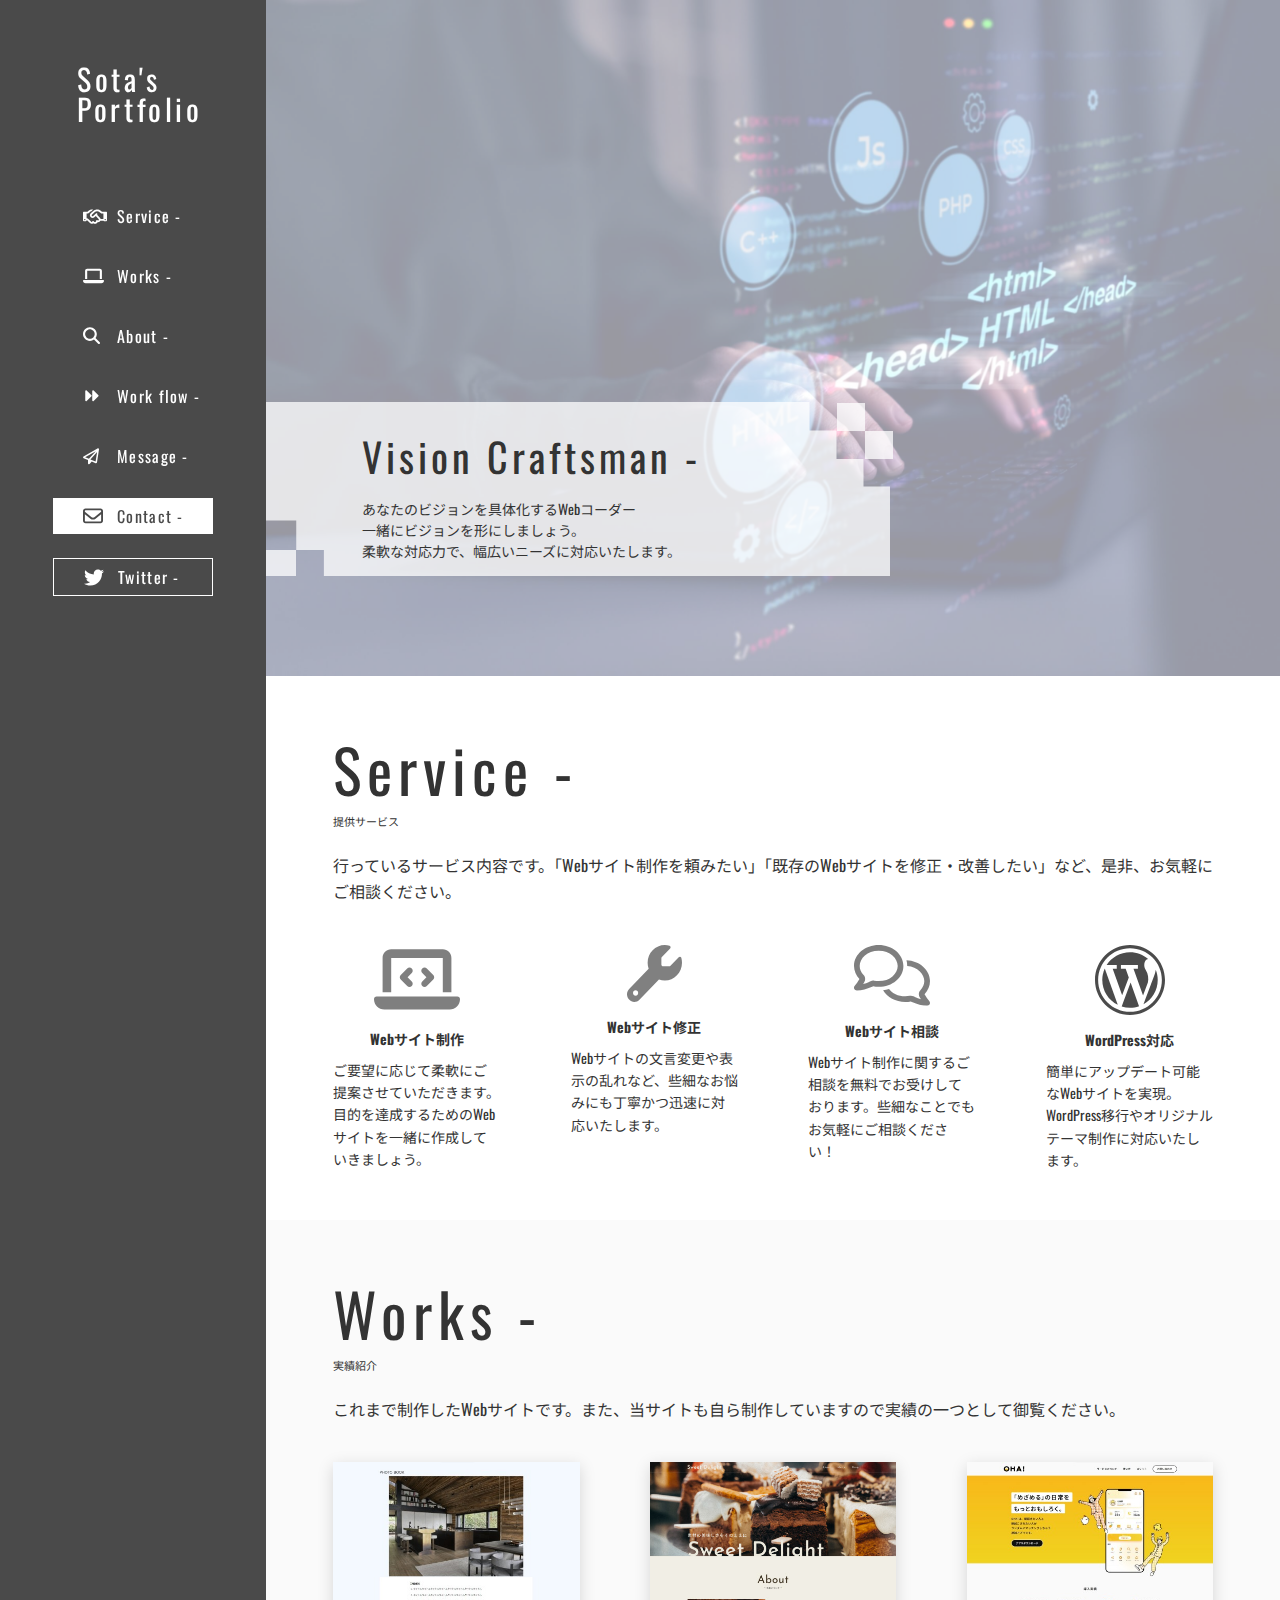
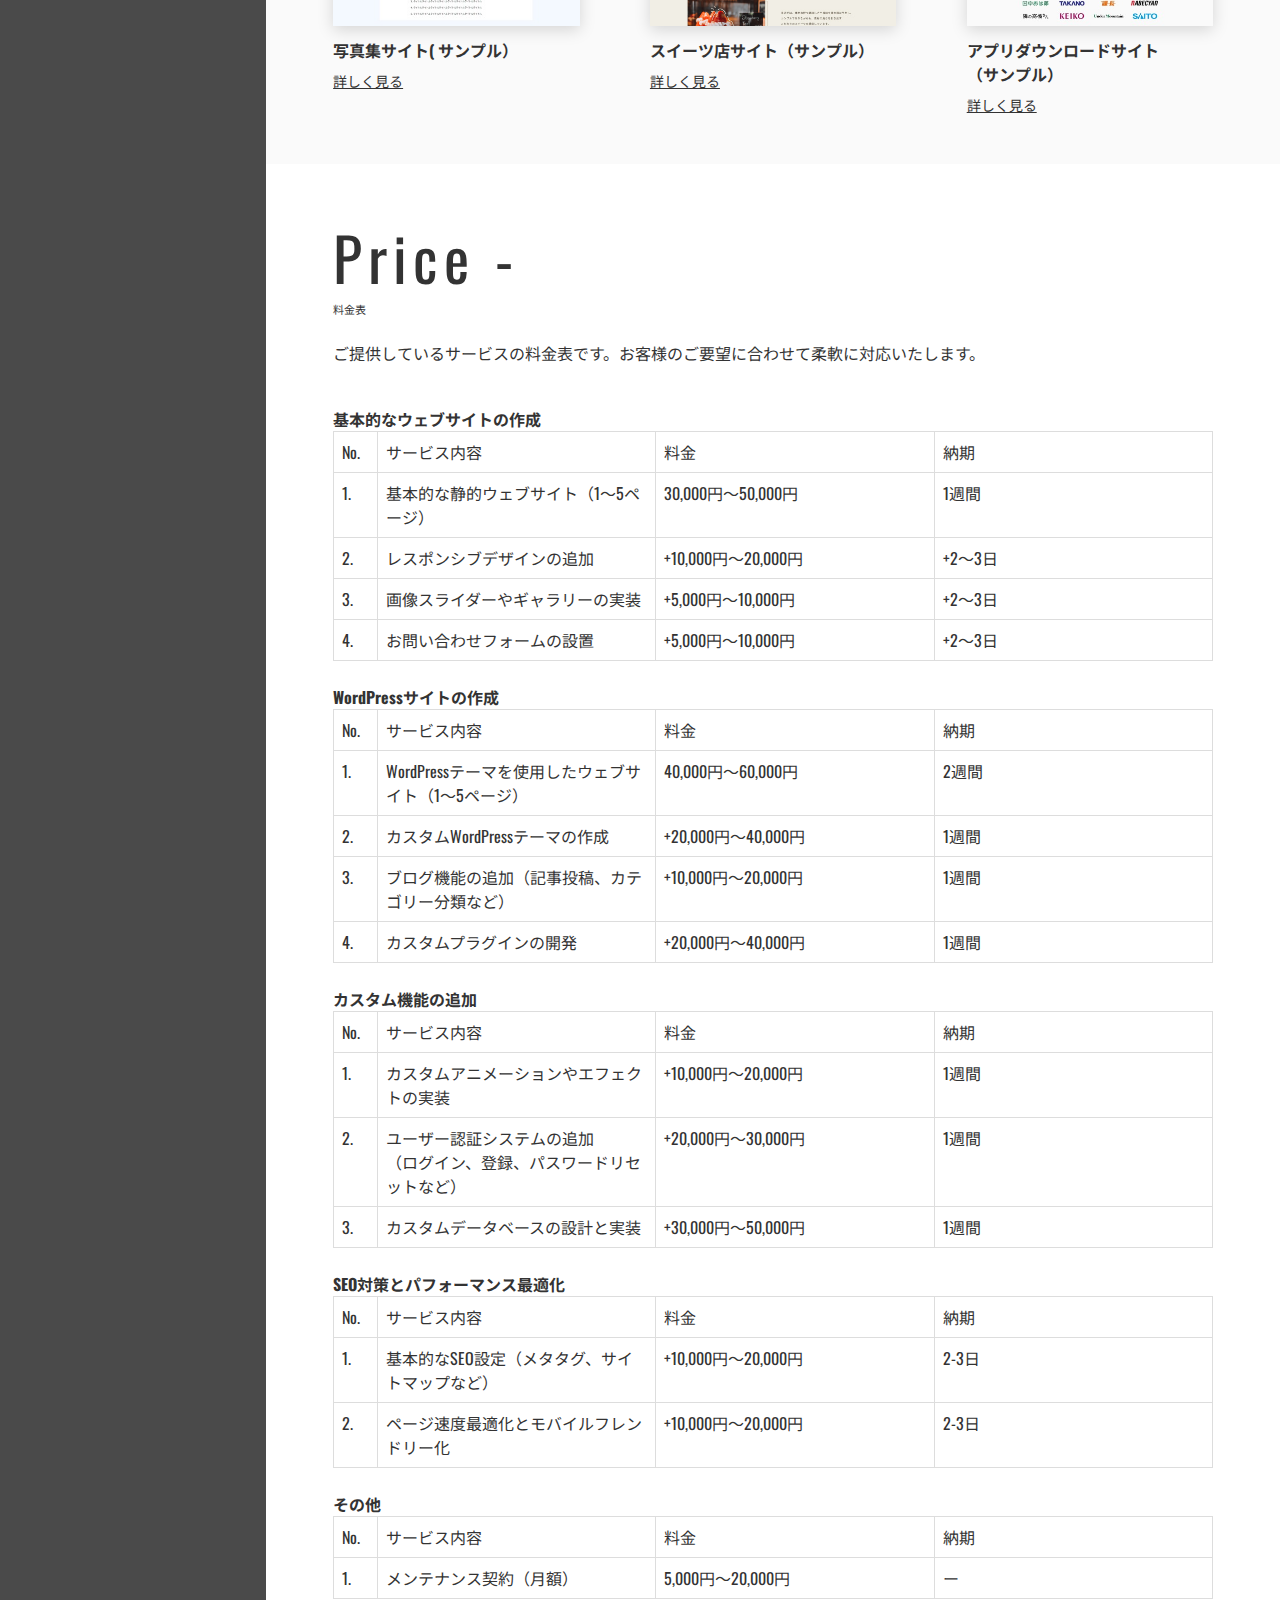
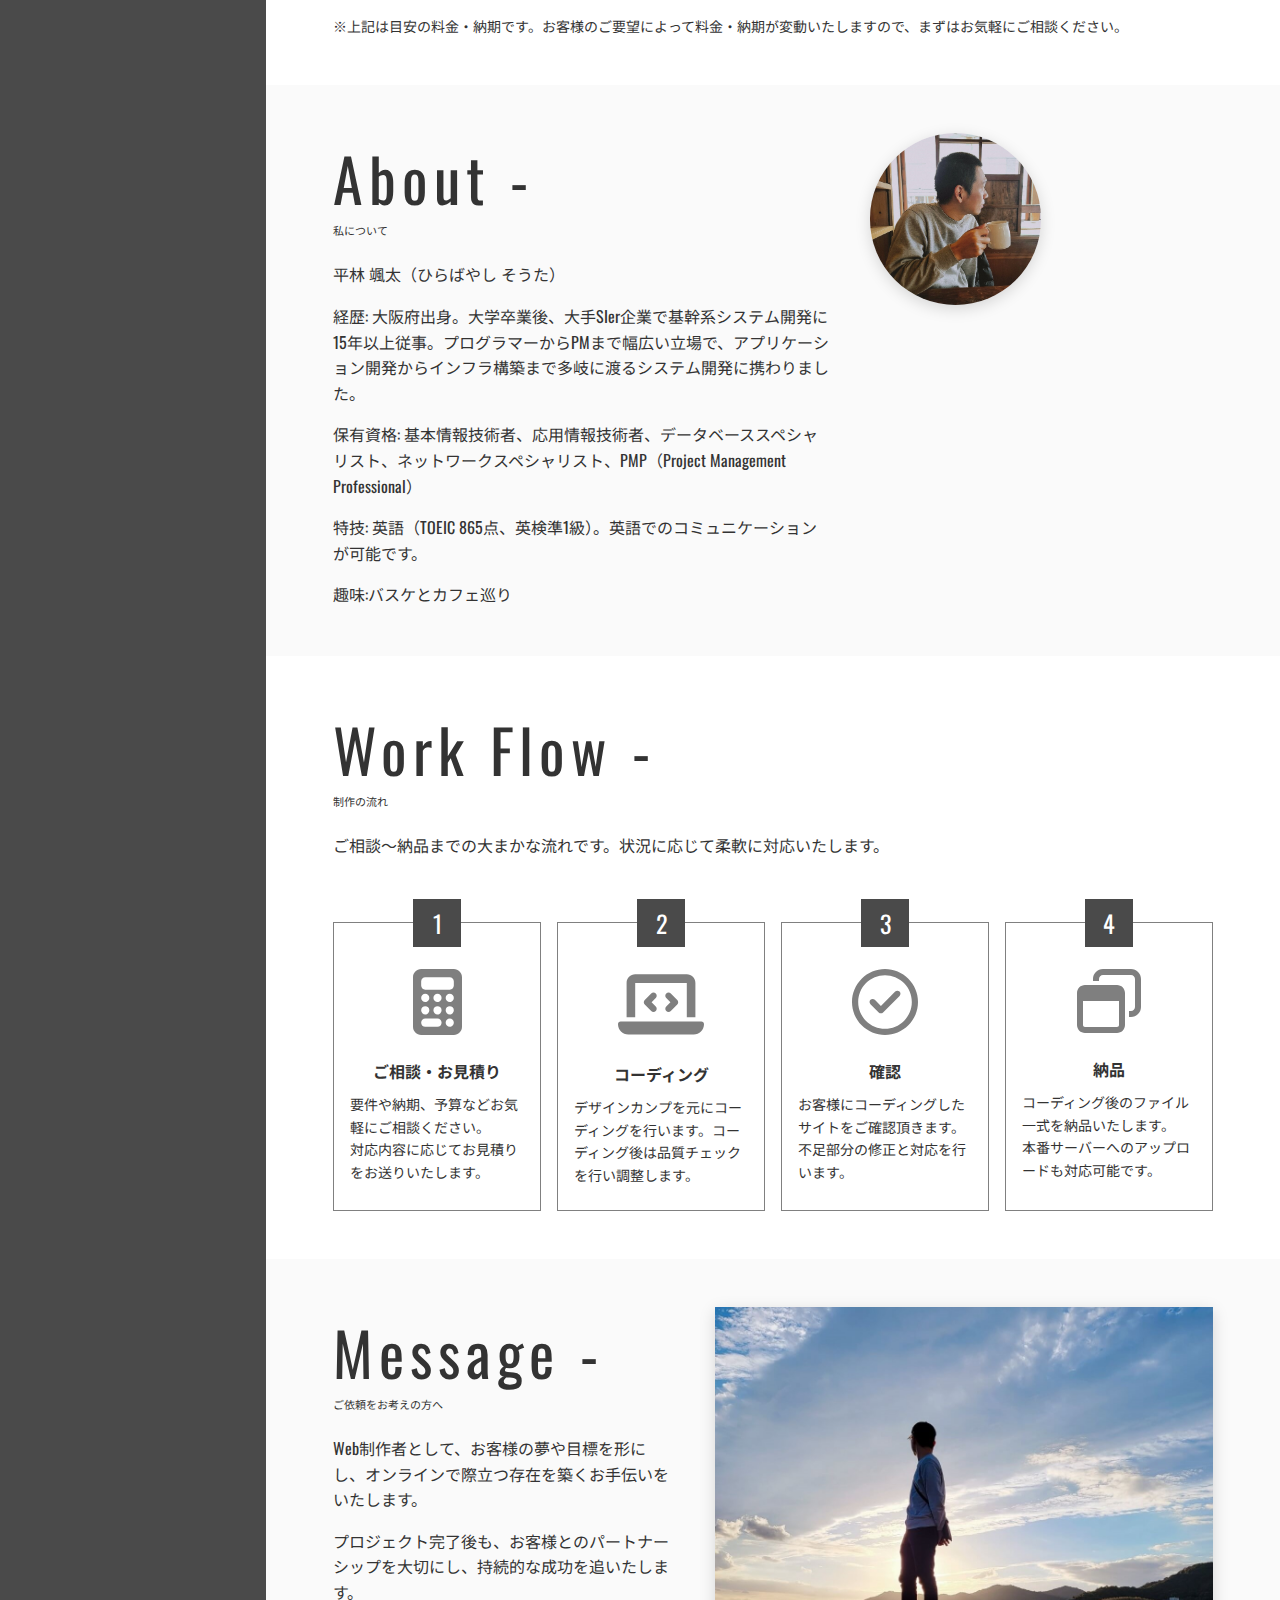
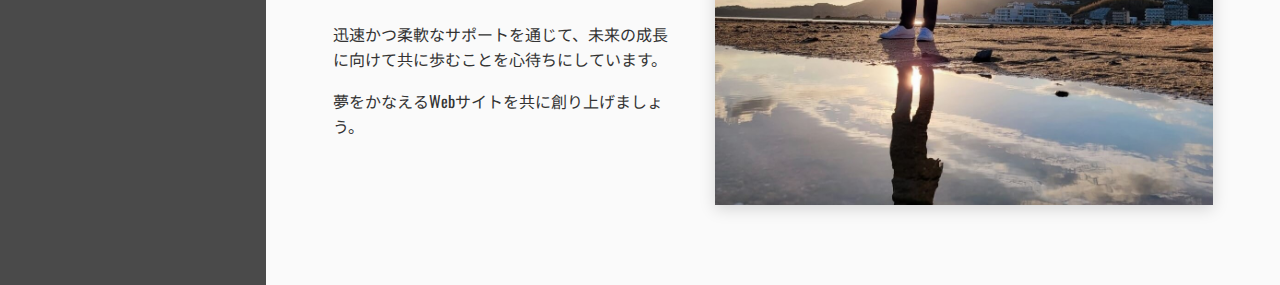
==== index.html @ 4407edd2 "Add files via upload" ====
<!DOCTYPE html>
<html lang="ja">
  <head>
    <meta charset="UTF-8" />
    <meta name="viewport" content="width=device-width, initial-scale=1.0" />

    <!-- 検索にヒットさせない -->
    <meta name="robots" content="noindex" />

    <title>Sota's Portfolio -柔軟な対応力で、あなたのビジョンを具体化するWebコーダー</title>
    <meta
      name="description"
      content="フリーランスWEBコーダーの颯太のポートフォリオサイトです。「Web制作を頼みたい」「既存のWebサイトを修正・改善したい」などぜひ、お気軽にご相談ください。"
    />

    <!-- Google Fonts -->
    <link rel="preconnect" href="https://fonts.googleapis.com" />
    <link rel="preconnect" href="https://fonts.gstatic.com" crossorigin />
    <link
      href="https://fonts.googleapis.com/css2?family=Noto+Sans+JP:wght@400;700&family=Oswald:wght@400;500&display=swap"
      rel="stylesheet"
    />

    <!-- スタイルシート -->
    <link rel="stylesheet" href="./css/reset.css" />
    <link rel="stylesheet" href="./css/style.css" />
  </head>

  <body>
    <div class="wrapper">
      <header class="header">
        <div class="header__container">
          <div class="header__logo">Sota's<br />Portfolio</div>
          <button type="button" id="js-button-drawer" class="header__menu-button">Menu</button>
          <div id="js-drawer" class="header__contents">
            <nav class="header__nav">
              <ul class="header__nav-list">
                <li class="header__nav-item">
                  <a href="#service" class="header__nav-link button">
                    <span class="button__icon">
                      <svg
                        width="24"
                        height="15"
                        viewBox="0 0 24 15"
                        fill="none"
                        xmlns="http://www.w3.org/2000/svg"
                      >
                        <path
                          d="M10.2075 0.428596L8.29125 2.33175C7.7175 2.48818 7.185 2.77495 6.735 3.16974L5.7375 4.05241C5.355 4.39133 4.85625 4.57755 4.3425 4.57755H3.6V9.34475C4.365 9.3671 5.0925 9.67622 5.63625 10.2163L6.97125 11.5421L7.23375 11.8028L8.24625 12.8084C8.47875 13.0393 8.86125 13.0393 9.09375 12.8084C9.1575 12.7451 9.20625 12.6706 9.2325 12.5924C9.3375 12.3056 9.58125 12.0896 9.88125 12.0226C10.1813 11.9555 10.4963 12.0449 10.7138 12.2647L11.1188 12.6594C11.5538 13.0915 12.2588 13.0915 12.69 12.6594C12.8925 12.4583 13.0013 12.2013 13.0125 11.9369C13.0275 11.6092 13.2225 11.3187 13.5225 11.1771C13.8225 11.0356 14.1713 11.0654 14.4375 11.2554C14.79 11.5049 15.2813 11.4714 15.5963 11.1585C15.9488 10.8084 15.9488 10.2423 15.5963 9.89596L12.7538 7.07288L11.4112 8.30193C10.3875 9.24047 8.81625 9.25537 7.77375 8.33545C6.585 7.28517 6.55875 5.45278 7.71375 4.36899L10.3425 1.90345C11.37 0.94256 12.7275 0.40625 14.1413 0.40625C15.495 0.40625 16.8038 0.901592 17.8125 1.79172L18.9413 2.78985H20.4H21.9H23.4C23.73 2.78985 24 3.05801 24 3.38575V11.1325C24 11.7917 23.4638 12.3243 22.8 12.3243H21.6C21.1575 12.3243 20.7675 12.0859 20.5613 11.7284H17.3775C17.25 11.9779 17.0813 12.2162 16.8713 12.4248C16.23 13.0617 15.3413 13.3112 14.5088 13.1734C14.3738 13.4453 14.19 13.6985 13.9613 13.9257C12.9375 14.9425 11.3363 15.043 10.1963 14.2274C9.255 15.0021 7.8525 14.9537 6.97125 14.0747L5.9625 13.0691L5.7 12.8084L4.365 11.4825C4.15875 11.2777 3.88875 11.1585 3.6 11.1362C3.6 11.7917 3.06 12.3243 2.4 12.3243H1.2C0.53625 12.3243 0 11.7917 0 11.1325V3.38575C0 3.05801 0.27 2.78985 0.6 2.78985H2.1H3.6H4.3425C4.4175 2.78985 4.48875 2.76378 4.54125 2.71536L5.535 1.83641C6.58125 0.91649 7.9275 0.40625 9.32625 0.40625H9.7125C9.8775 0.40625 10.0463 0.413699 10.2075 0.428596ZM20.4 9.94065V4.57755H18.6C18.3788 4.57755 18.165 4.49561 18.0038 4.35036L16.62 3.12877C15.9375 2.52542 15.0563 2.19395 14.1413 2.19395C13.1888 2.19395 12.2738 2.55522 11.58 3.20326L8.95125 5.66879C8.565 6.03378 8.5725 6.6483 8.97 6.9984C9.31875 7.30752 9.8475 7.30007 10.1888 6.98722L12.885 4.51424C13.2488 4.17904 13.8188 4.20139 14.1563 4.56638C14.4938 4.93137 14.4713 5.49375 14.1038 5.82894L14.0738 5.85874L16.8638 8.62967C17.2388 9.00211 17.4825 9.46021 17.5913 9.93693H20.4V9.94065ZM2.4 10.5366C2.4 10.3785 2.33679 10.2269 2.22426 10.1152C2.11174 10.0034 1.95913 9.94065 1.8 9.94065C1.64087 9.94065 1.48826 10.0034 1.37574 10.1152C1.26321 10.2269 1.2 10.3785 1.2 10.5366C1.2 10.6946 1.26321 10.8462 1.37574 10.9579C1.48826 11.0697 1.64087 11.1325 1.8 11.1325C1.95913 11.1325 2.11174 11.0697 2.22426 10.9579C2.33679 10.8462 2.4 10.6946 2.4 10.5366ZM22.2 11.1325C22.3591 11.1325 22.5117 11.0697 22.6243 10.9579C22.7368 10.8462 22.8 10.6946 22.8 10.5366C22.8 10.3785 22.7368 10.2269 22.6243 10.1152C22.5117 10.0034 22.3591 9.94065 22.2 9.94065C22.0409 9.94065 21.8883 10.0034 21.7757 10.1152C21.6632 10.2269 21.6 10.3785 21.6 10.5366C21.6 10.6946 21.6632 10.8462 21.7757 10.9579C21.8883 11.0697 22.0409 11.1325 22.2 11.1325Z"
                          class="button__icon-path"
                        />
                      </svg>
                    </span>
                    <span class="button__text">Service -</span>
                  </a>
                </li>
                <li class="header__nav-item">
                  <a href="#works" class="header__nav-link button">
                    <span class="button__icon">
                      <svg
                        width="21"
                        height="16"
                        viewBox="0 0 21 16"
                        fill="none"
                        xmlns="http://www.w3.org/2000/svg"
                      >
                        <path
                          d="M4.2 0.635498C3.04172 0.635498 2.1 1.57078 2.1 2.72115V11.0638H4.2V2.72115H16.8V11.0638H18.9V2.72115C18.9 1.57078 17.9583 0.635498 16.8 0.635498H4.2ZM0.63 12.1066C0.282187 12.1066 0 12.3868 0 12.7323C0 14.114 1.12875 15.2351 2.52 15.2351H18.48C19.8712 15.2351 21 14.114 21 12.7323C21 12.3868 20.7178 12.1066 20.37 12.1066H0.63Z"
                          class="button__icon-path"
                        />
                      </svg>
                    </span>
                    <span class="button__text">Works -</span>
                  </a>
                </li>
                <li class="header__nav-item">
                  <a href="#about" class="header__nav-link button">
                    <span class="button__icon">
                      <svg
                        width="17"
                        height="18"
                        viewBox="0 0 17 18"
                        fill="none"
                        xmlns="http://www.w3.org/2000/svg"
                      >
                        <path
                          d="M13.8125 7.04143C13.8125 8.55504 13.3178 9.95324 12.4844 11.0876L16.6879 15.2657C17.1029 15.6779 17.1029 16.3473 16.6879 16.7595C16.2729 17.1717 15.5988 17.1717 15.1838 16.7595L10.9803 12.5814C9.83808 13.4124 8.43027 13.9005 6.90625 13.9005C3.09121 13.9005 0 10.8304 0 7.04143C0 3.25246 3.09121 0.182373 6.90625 0.182373C10.7213 0.182373 13.8125 3.25246 13.8125 7.04143ZM6.90625 11.79C7.53413 11.79 8.15587 11.6672 8.73595 11.4285C9.31604 11.1899 9.84312 10.8401 10.2871 10.3992C10.7311 9.95824 11.0833 9.43476 11.3235 8.85863C11.5638 8.28251 11.6875 7.66502 11.6875 7.04143C11.6875 6.41784 11.5638 5.80035 11.3235 5.22423C11.0833 4.64811 10.7311 4.12463 10.2871 3.68368C9.84312 3.24273 9.31604 2.89296 8.73595 2.65432C8.15587 2.41568 7.53413 2.29285 6.90625 2.29285C6.27837 2.29285 5.65663 2.41568 5.07654 2.65432C4.49646 2.89296 3.96938 3.24273 3.5254 3.68368C3.08142 4.12463 2.72923 4.64811 2.48895 5.22423C2.24867 5.80035 2.125 6.41784 2.125 7.04143C2.125 7.66502 2.24867 8.28251 2.48895 8.85863C2.72923 9.43476 3.08142 9.95824 3.5254 10.3992C3.96938 10.8401 4.49646 11.1899 5.07654 11.4285C5.65663 11.6672 6.27837 11.79 6.90625 11.79Z"
                          class="button__icon-path"
                        />
                      </svg>
                    </span>
                    <span class="button__text">About -</span>
                  </a>
                </li>
                <li class="header__nav-item">
                  <a href="#flow" class="header__nav-link button">
                    <span class="button__icon">
                      <svg
                        width="16"
                        height="16"
                        viewBox="0 0 16 16"
                        fill="none"
                        xmlns="http://www.w3.org/2000/svg"
                      >
                        <path
                          d="M8.43454 7.15642C8.7598 7.47765 8.7598 8.00275 8.43455 8.32398L3.65356 13.0459C3.13521 13.5578 2.25649 13.1906 2.25649 12.4621L2.25649 3.01832C2.25649 2.28979 3.13521 1.92261 3.65355 2.43454L8.43454 7.15642Z"
                          class="button__icon-path"
                        />
                        <path
                          d="M15.4089 7.15642C15.7342 7.47765 15.7342 8.00275 15.4089 8.32398L10.6279 13.0459C10.1096 13.5578 9.23085 13.1906 9.23085 12.4621L9.23085 3.01832C9.23085 2.28979 10.1096 1.92261 10.6279 2.43454L15.4089 7.15642Z"
                          class="button__icon-path"
                        />
                      </svg>
                    </span>
                    <span class="button__text">Work flow -</span>
                  </a>
                </li>
                <li class="header__nav-item">
                  <a href="#message" class="header__nav-link button">
                    <span class="button__icon">
                      <svg
                        width="16"
                        height="17"
                        viewBox="0 0 16 17"
                        fill="none"
                        xmlns="http://www.w3.org/2000/svg"
                      >
                        <path
                          d="M0.502817 8.41785C-0.203433 8.81822 -0.137808 9.88587 0.615317 10.1962L4.99969 12.0119V15.2179C4.99969 15.7797 5.45594 16.2328 6.02157 16.2328C6.32469 16.2328 6.61219 16.0994 6.80594 15.8666L8.74344 13.5606L12.6153 15.1621C13.2059 15.4073 13.8903 15.0224 13.9872 14.3955L15.9872 1.4843C16.0466 1.10876 15.8809 0.730116 15.5653 0.515964C15.2497 0.301812 14.8372 0.28319 14.5028 0.472513L0.502817 8.41785ZM2.13094 9.20928L12.8028 3.15406L5.94032 10.7704L5.97782 10.8014L2.13094 9.20928ZM12.6028 13.5451L7.39657 11.388L14.0872 3.96101L12.6028 13.5451Z"
                          class="button__icon-path"
                        />
                      </svg>
                    </span>
                    <span class="button__text">Message -</span>
                  </a>
                </li>
                <li class="header__nav-item">
                  <a href="mailto:sota.hirarin@gamil.com" class="header__nav-link button button--bg">
                    <span class="button__icon">
                      <svg
                        width="20"
                        height="16"
                        viewBox="0 0 20 16"
                        fill="none"
                        xmlns="http://www.w3.org/2000/svg"
                      >
                        <path
                          d="M2.5 2.28406C2.15625 2.28406 1.875 2.56339 1.875 2.90479V3.76217L8.61328 9.25563C9.42188 9.91515 10.582 9.91515 11.3906 9.25563L18.125 3.76217V2.90479C18.125 2.56339 17.8438 2.28406 17.5 2.28406H2.5ZM1.875 6.17138V12.8365C1.875 13.1779 2.15625 13.4572 2.5 13.4572H17.5C17.8438 13.4572 18.125 13.1779 18.125 12.8365V6.17138L12.5781 10.6949C11.0781 11.917 8.91797 11.917 7.42188 10.6949L1.875 6.17138ZM0 2.90479C0 1.53531 1.12109 0.421875 2.5 0.421875H17.5C18.8789 0.421875 20 1.53531 20 2.90479V12.8365C20 14.2059 18.8789 15.3194 17.5 15.3194H2.5C1.12109 15.3194 0 14.2059 0 12.8365V2.90479Z"
                          class="button__icon-path button__icon-path--contact"
                        />
                      </svg>
                    </span>
                    <span class="button__text">Contact -</span>
                  </a>
                </li>
                <li class="header__nav-item">
                  <a
                    href="https://twitter.com/sota_hirarin" target="_blank"
                    class="header__nav-link button button--border"
                  >
                    <span class="button__icon">
                      <svg
                        width="20"
                        height="21"
                        viewBox="0 0 20 21"
                        fill="none"
                        xmlns="http://www.w3.org/2000/svg"
                      >
                        <path
                          d="M17.9441 6.40799C17.9568 6.58444 17.9568 6.76092 17.9568 6.93736C17.9568 12.3191 13.8325 18.5201 6.29441 18.5201C3.97207 18.5201 1.81473 17.8521 0 16.6926C0.329961 16.7304 0.647187 16.743 0.989844 16.743C2.90605 16.743 4.67004 16.1002 6.07867 15.0037C4.27664 14.9659 2.76648 13.7937 2.24617 12.1805C2.5 12.2183 2.75379 12.2435 3.02031 12.2435C3.38832 12.2435 3.75637 12.193 4.09898 12.1049C2.22082 11.7267 0.812148 10.0883 0.812148 8.10949V8.05909C1.35781 8.36158 1.99238 8.55063 2.66492 8.57581C1.56086 7.84479 0.837539 6.59704 0.837539 5.18543C0.837539 4.42922 1.04055 3.73602 1.3959 3.13105C3.41367 5.60136 6.44668 7.21459 9.84766 7.39107C9.78422 7.08858 9.74613 6.77353 9.74613 6.45843C9.74613 4.21496 11.5736 2.38745 13.8451 2.38745C15.0253 2.38745 16.0913 2.87899 16.84 3.67302C17.7664 3.49658 18.6547 3.15626 19.4416 2.68994C19.137 3.63523 18.4898 4.42926 17.6395 4.93337C18.4644 4.84519 19.2639 4.61827 19.9999 4.30322C19.4416 5.10981 18.7436 5.82819 17.9441 6.40799Z"
                          class="button__icon-path"
                        />
                      </svg>
                    </span>
                    <span class="button__text">Twitter -</span>
                  </a>
                </li>
              </ul>
            </nav>
          </div>
        </div>
      </header>

      <main class="main">
        <div class="fv">
          <picture class="fv__img">
            <source media="(min-width: 768px)" srcset="./img/img_fv.jpg" />
            <img src="./img/sp/img_fv.jpg" alt="" />
          </picture>
          <div class="fv__contents">
            <h1 class="fv__heading">
              <span class="fv__heading-main">Vision Craftsman -</span>
              <span class="fv__heading-sub"
                >あなたのビジョンを具体化するWebコーダー<br>一緒にビジョンを形にしましょう。<br>柔軟な対応力で、幅広いニーズに対応いたします。</span
              >
            </h1>
          </div>
        </div>

        <section id="service" class="section service">
          <div class="section__inner">
            <h2 class="section__head">
              <span class="section__head-main">Service -</span>
              <span class="section__head-sub">提供サービス</span>
            </h2>
            <p class="section__lead-text">
              行っているサービス内容です。「Webサイト制作を頼みたい」「既存のWebサイトを修正・改善したい」など、是非、お気軽にご相談ください。
            </p>
            <div class="section__contents">
              <ul class="service__list">
                <li class="service__item">
                  <div class="service__item-img">
                    <img src="./img/img_service1.svg" alt="" />
                  </div>
                  <h3 class="service__item-name">Webサイト制作</h3>
                  <p class="service__item-text">
                    ご要望に応じて柔軟にご提案させていただきます。目的を達成するためのWebサイトを一緒に作成していきましょう。
                  </p>
                </li>
                <li class="service__item">
                  <div class="service__item-img">
                    <img src="./img/img_service2.svg" alt="" />
                  </div>
                  <h3 class="service__item-name">Webサイト修正</h3>
                  <p class="service__item-text">
                    Webサイトの文言変更や表示の乱れなど、些細なお悩みにも丁寧かつ迅速に対応いたします。
                  </p>
                </li>
                <li class="service__item">
                  <div class="service__item-img">
                    <img src="./img/img_service3.svg" alt="" />
                  </div>
                  <h3 class="service__item-name">Webサイト相談</h3>
                  <p class="service__item-text">
                    Webサイト制作に関するご相談を無料でお受けしております。些細なことでもお気軽にご相談ください！
                  </p>
                </li>
                <li class="service__item">
                  <div class="service__item-img">
                    <img src="./img/img_service4.svg" alt="" width="70" height="70" />
                  </div>
                  <h3 class="service__item-name">WordPress対応</h3>
                  <p class="service__item-text">
                    簡単にアップデート可能なWebサイトを実現。WordPress移行やオリジナルテーマ制作に対応いたします。
                  </p>
                </li>

              </ul>
            </div>
          </div>
        </section>

        <section id="works" class="section works">
          <div class="section__inner">
            <h2 class="section__head">
              <span class="section__head-main">Works -</span>
              <span class="section__head-sub">実績紹介</span>
            </h2>
            <p class="section__lead-text">
              これまで制作したWebサイトです。また、当サイトも自ら制作していますので実績の一つとして御覧ください。
            </p>
            <div class="section__contents">
              <ul class="works__list">
                <li class="works__item">
                  <div class="works__item-img">
                    <img src="./img/img_works1.jpg" alt="" />
                  </div>
                  <h3 class="works__item-name">写真集サイト(
                    サンプル）
                  </h3>
                  <a href="./photo/index.html" target="_blank" class="works__item-link"
                    >詳しく見る</a
                  >
                </li>
                <li class="works__item">
                  <div class="works__item-img">
                    <img src="./img/img_works2.jpg" alt="" />
                  </div>
                  <h3 class="works__item-name">
                    スイーツ店サイト（サンプル）
                  </h3>
                  <a href="./sweet/index.html" target="_blank" class="works__item-link"
                    >詳しく見る</a
                  >
                </li>
                <li class="works__item">
                  <div class="works__item-img">
                    <img src="./img/img_works3.jpg" alt="" />
                  </div>
                  <h3 class="works__item-name">アプリダウンロードサイト<br>（サンプル）</h3>
                  <a href="./oha/index.html" target="_blank" class="works__item-link"
                    >詳しく見る</a
                  >
                </li>
              </ul>
            </div>
          </div>
        </section>

        <section id="price" class="section price">
          <div class="section__inner">
            <h2 class="section__head">
              <span class="section__head-main">Price -</span>
              <span class="section__head-sub">料金表</span>
            </h2>
            <p class="section__lead-text">
              ご提供しているサービスの料金表です。お客様のご要望に合わせて柔軟に対応いたします。
            </p>

            <div class="section__contents">
              <p class="price__item-text">基本的なウェブサイトの作成</p>
              <table class="price__table">
                <tr class="price__row">
                  <th class="price__head">No.</th>
                  <th class="price__head">サービス内容</th>
                  <th class="price__head">料金</th>
                  <th class="price__head">納期</th>
                </tr>
                <tr class="price__row">
                  <td class="price__cell">1.</td>
                  <td class="price__cell">基本的な静的ウェブサイト（1〜5ページ）</td>
                  <td class="price__cell">30,000円〜50,000円</td>
                  <td class="price__cell">1週間</td>
                </tr>
                <tr class="price__row">
                  <td class="price__cell">2.</td>
                  <td class="price__cell">レスポンシブデザインの追加</td>
                  <td class="price__cell">+10,000円〜20,000円</td>
                  <td class="price__cell">+2～3日</td>
                </tr>
                <tr class="price__row">
                  <td class="price__cell">3.</td>
                  <td class="price__cell">画像スライダーやギャラリーの実装</td>
                  <td class="price__cell">+5,000円〜10,000円</td>
                  <td class="price__cell">+2～3日</td>
                </tr>
                <tr class="price__row">
                  <td class="price__cell">4.</td>
                  <td class="price__cell">お問い合わせフォームの設置</td>
                  <td class="price__cell">+5,000円〜10,000円</td>
                  <td class="price__cell">+2～3日</td>
                </tr>
              </table>
              <br>
              <p class="price__item-text">WordPressサイトの作成</p>
              <table class="price__table">
                <tr class="price__row">
                  <th class="price__head">No.</th>
                  <th class="price__head">サービス内容</th>
                  <th class="price__head">料金</th>
                  <th class="price__head">納期</th>
                </tr>
                <tr class="price__row">
                  <th class="price__head">1.</th>
                  <td class="price__cell">WordPressテーマを使用したウェブサイト（1〜5ページ）</td>
                  <td class="price__cell">40,000円〜60,000円</td>
                  <td class="price__cell">2週間</td>
                </tr>
                <tr class="price__row">
                  <th class="price__head">2.</th>
                  <td class="price__cell">カスタムWordPressテーマの作成</td>
                  <td class="price__cell">+20,000円〜40,000円</td>
                  <td class="price__cell">1週間</td>
                </tr>
                <tr class="price__row">
                  <th class="price__head">3.</th>
                  <td class="price__cell">ブログ機能の追加（記事投稿、カテゴリー分類など）</td>
                  <td class="price__cell">+10,000円〜20,000円</td>
                  <td class="price__cell">1週間</td>
                </tr>
                <tr class="price__row">
                  <th class="price__head">4.</th>
                  <td class="price__cell">カスタムプラグインの開発</td>
                  <td class="price__cell">+20,000円〜40,000円</td>
                  <td class="price__cell">1週間</td>
                </tr>
              </table>
              <br>
              <p class="price__item-text">カスタム機能の追加</p>
              <table class="price__table">
                <tr class="price__row">
                  <th class="price__head">No.</th>
                  <th class="price__head">サービス内容</th>
                  <th class="price__head">料金</th>
                  <th class="price__head">納期</th>
                </tr>
                <tr class="price__row">
                  <th class="price__head">1.</th>
                  <td class="price__cell">カスタムアニメーションやエフェクトの実装</td>
                  <td class="price__cell">+10,000円〜20,000円</td>
                  <td class="price__cell">1週間</td>
                </tr>
                <tr class="price__row">
                  <th class="price__head">2.</th>
                  <td class="price__cell">ユーザー認証システムの追加<br>（ログイン、登録、パスワードリセットなど）</td>
                  <td class="price__cell">+20,000円〜30,000円</td>
                  <td class="price__cell">1週間</td>
                </tr>
                <tr class="price__row">
                  <th class="price__head">3.</th>
                  <td class="price__cell">カスタムデータベースの設計と実装</td>
                  <td class="price__cell">+30,000円〜50,000円</td>
                  <td class="price__cell">1週間</td>
                </tr>
              </table>
              <br>
              <p class="price__item-text"> SEO対策とパフォーマンス最適化</p>
              <table class="price__table">
                <tr class="price__row">
                  <th class="price__head">No.</th>
                  <th class="price__head">サービス内容</th>
                  <th class="price__head">料金</th>
                  <th class="price__head">納期</th>
                </tr>
                <tr class="price__row">
                  <th class="price__head">1.</th>
                  <td class="price__cell">基本的なSEO設定（メタタグ、サイトマップなど）</td>
                  <td class="price__cell">+10,000円〜20,000円</td>
                  <td class="price__cell">2-3日</td>
                </tr>
                <tr class="price__row">
                  <th class="price__head">2.</th>
                  <td class="price__cell">ページ速度最適化とモバイルフレンドリー化</td>
                  <td class="price__cell">+10,000円〜20,000円</td>
                  <td class="price__cell">2-3日</td>
                </tr>                
              </table>
              <br>
              <p class="price__item-text"> その他</p>
              <table class="price__table">
                <tr class="price__row">
                  <th class="price__head">No.</th>
                  <th class="price__head">サービス内容</th>
                  <th class="price__head">料金</th>
                  <th class="price__head">納期</th>
                </tr>
                <tr class="price__row">
                  <th class="price__head">1.</th>
                  <td class="price__cell">メンテナンス契約（月額）</td>
                  <td class="price__cell">5,000円〜20,000円</td>
                  <td class="price__cell">ー</td>
                </tr>
              </table>

            </div>
            <p class="price__note">
              ※上記は目安の料金・納期です。お客様のご要望によって料金・納期が変動いたしますので、まずはお気軽にご相談ください。
            </p>
          </div>
        </section>


        <section id="about" class="section about">
          <div class="section__inner">
            <div class="about__container">
              <div class="about__img">
                <!-- <img src="./img/img_about.png" alt="" /> -->
                <img src="./img/img_about.jpg" alt="" />
              </div>
              <div class="about__text-contents">
                <h2 class="section__head">
                  <span class="section__head-main">About -</span>
                  <span class="section__head-sub">私について</span>
                </h2>
                <p class="about__text">平林 颯太（ひらばやし そうた）</p>
                <p class="about__text">
                  経歴: 大阪府出身。大学卒業後、大手SIer企業で基幹系システム開発に15年以上従事。プログラマーからPMまで幅広い立場で、アプリケーション開発からインフラ構築まで多岐に渡るシステム開発に携わりました。
                </p>
                <p class="about__text">
                  保有資格: 基本情報技術者、応用情報技術者、データベーススペシャリスト、ネットワークスペシャリスト、PMP（Project Management Professional）
                </p>
                <p class="about__text">
                  特技: 英語（TOEIC 865点、英検準1級）。英語でのコミュニケーションが可能です。
                </p>
                <p class="about__text">
                  趣味:バスケとカフェ巡り
                </p>
              </div>
            </div>
          </div>
        </section>

        <section id="flow" class="section flow">
          <div class="section__inner">
            <h2 class="section__head">
              <span class="section__head-main">Work Flow -</span>
              <span class="section__head-sub">制作の流れ</span>
            </h2>
            <p class="section__lead-text">
              ご相談〜納品までの大まかな流れです。状況に応じて柔軟に対応いたします。
            </p>
            <div class="section__contents">
              <ol class="flow__list">
                <li class="flow__item">
                  <p class="flow__item-num">1</p>
                  <div class="flow__item-img">
                    <img src="./img/img_flow1.svg" alt="" /></div>
                    <h3 class="flow__item-name">ご相談・お見積り</h3>
                    <p class="flow__item-text">
                      要件や納期、予算などお気軽にご相談ください。<br />対応内容に応じてお見積りをお送りいたします。
                    </p>
                </li>
                <li class="flow__item">
                  <p class="flow__item-num">2</p>
                  <div class="flow__item-img">
                    <img src="./img/img_flow2.svg" alt="" /></div>
                    <h3 class="flow__item-name">コーディング</h3>
                    <p class="flow__item-text">
                      デザインカンプを元にコーディングを行います。コーディング後は品質チェックを行い調整します。
                    </p>
                </li>
                <li class="flow__item">
                  <p class="flow__item-num">3</p>
                  <div class="flow__item-img">
                    <img src="./img/img_flow3.svg" alt="" /></div>
                    <h3 class="flow__item-name">確認</h3>
                    <p class="flow__item-text">
                      お客様にコーディングしたサイトをご確認頂きます。不足部分の修正と対応を行います。
                    </p>
                </li>
                <li class="flow__item">
                  <p class="flow__item-num">4</p>
                  <div class="flow__item-img">
                    <img src="./img/img_flow4.svg" alt="" /></div>
                    <h3 class="flow__item-name">納品</h3>
                    <p class="flow__item-text">
                      コーディング後のファイル一式を納品いたします。<br />本番サーバーへのアップロードも対応可能です。
                    </p>
                </li>
              </ol>
            </div>
          </div>
        </section>

        <section id="message" class="section message">
          <div class="section__inner">
            <div class="message__container">
              <div class="message__img">
                <!-- <img src="./img/img_message.png" alt="" /> -->
                <img src="./img/img_message.jpg" alt="" />
              </div>
              <div class="message__text-contents">
                <h2 class="section__head">
                  <span class="section__head-main">Message -</span>
                  <span class="section__head-sub">ご依頼をお考えの方へ</span>
                </h2>
                <p class="message__text">
                  Web制作者として、お客様の夢や目標を形にし、オンラインで際立つ存在を築くお手伝いをいたします。
                </p>
                <p class="message__text">
                  プロジェクト完了後も、お客様とのパートナーシップを大切にし、持続的な成功を追いたします。
                </p>
                <p class="message__text">
                  迅速かつ柔軟なサポートを通じて、未来の成長に向けて共に歩むことを心待ちにしています。
                </p>
                <p class="message__text">
                  夢をかなえるWebサイトを共に創り上げましょう。
                </p>

              </div>
            </div>
          </div>
        </section>
    <!-- jQuery -->
    <script src="https://ajax.googleapis.com/ajax/libs/jquery/3.7.0/jquery.min.js"></script>
    <script src="./js/index.js"></script>
  </body>
</html>
---- css/style.css ----
@charset "UTF-8";
body {
  font-family: "Oswald", "Noto Sans JP", sans-serif;
  color: #333;
}
body.is-fixed {
  overflow: hidden;
}

.button {
  display: -webkit-box;
  display: -ms-flexbox;
  display: flex;
  -webkit-box-align: center;
      -ms-flex-align: center;
          align-items: center;
  padding: 6px 10px 6px 30px;
  width: 160px;
  margin: 0 auto;
}
.button--bg {
  background: #fff;
}
.button--bg .button__text {
  color: #4a4a4a;
}
.button--border {
  border: 1px solid #fff;
}
.button--border .button__text {
  color: #fff;
}
.button__icon {
  width: 24px;
  display: -webkit-box;
  display: -ms-flexbox;
  display: flex;
  -webkit-box-align: center;
      -ms-flex-align: center;
          align-items: center;
}
.button__icon-path {
  fill: #fff;
}
.button__icon-path--contact {
  fill: #4a4a4a;
}
.button__text {
  margin-left: 10px;
  font-size: 16px;
  letter-spacing: 0.08em;
  color: #fff;
}

.header {
  background-color: #4a4a4a;
  position: fixed;
  top: 0;
  left: 0;
  width: 100%;
  z-index: 999;
}
.header__container {
  width: 100%;
  position: relative;
}
.header__logo {
  display: inline-block;
  padding: 14px 24px;
  font-size: 20px;
  color: #fff;
}
.header__menu-button {
  border: none;
  position: absolute;
  top: 24px;
  right: 24px;
  width: 30px;
  height: 36px;
  overflow: hidden;
  color: transparent;
  background: url(../img/bg_menu.png) center center no-repeat;
  background-size: 100% auto;
}
.header__menu-button.is-checked {
  background: url(../img/bg_menu-close.png) center center no-repeat;
  background-size: 100% auto;
}
.header__contents {
  display: none;
  height: calc(100vh - 88px);
  border-top: 1px solid #fff;
  padding-top: 60px;
}
.header__nav-item + .header__nav-item {
  margin-top: 24px;
}

.fv {
  position: relative;
}
.fv__img {
  width: -webkit-fit-content;
  width: -moz-fit-content;
  width: fit-content;
  background: #fff;
}
.fv__img img {
  opacity: 0.4;
  display: block;
}
.fv__contents {
  position: absolute;
  bottom: 26px;
  left: 0;
  width: 100%;
  height: 209px;
  background: url(../img/sp/bg_fv.png) center center no-repeat;
  background-size: 100% auto;
  padding: 32px;
}
.fv__heading-main {
  display: block;
  font-size: 40px;
  letter-spacing: 0.1em;
}
.fv__heading-sub {
  margin-top: 12px;
  display: block;
  font-size: 14px;
}

.section {
  padding: 48px 0;
}
.section__inner {
  padding: 0 32px;
}
.section__head {
  display: -webkit-box;
  display: -ms-flexbox;
  display: flex;
  -webkit-box-orient: vertical;
  -webkit-box-direction: normal;
      -ms-flex-direction: column;
          flex-direction: column;
  margin-bottom: 32px;
}
.section__head--center {
  text-align: center;
}
.section__head-main {
  font-size: 40px;
  letter-spacing: 0.1em;
}
.section__head-sub {
  font-size: 11px;
}
.section__lead-text {
  font-size: 16px;
  line-height: 1.6;
}
.section__contents {
  margin-top: 40px;
}

.service__item + .service__item {
  margin-top: 40px;
}
.service__item-img {
  text-align: center;
  margin-bottom: 14px;
}
.service__item-name {
  font-size: 14px;
  font-weight: bold;
  text-align: center;
  margin-bottom: 10px;
}
.service__item-text {
  font-size: 14px;
  line-height: 1.6;
}
.service__contents {
  margin-top: 40px;
}

.works {
  background-color: #fafafa;
}
.works__item + .works__item {
  margin-top: 40px;
}
.works__item-img {
  margin-bottom: 12px;
}
.works__item-img img {
  -webkit-box-shadow: 0 4px 15px 0 rgba(0, 0, 0, 0.15);
          box-shadow: 0 4px 15px 0 rgba(0, 0, 0, 0.15);
}
.works__item-name {
  font-size: 16px;
  font-weight: bold;
  margin-bottom: 6px;
}
.works__item-link {
  text-decoration: underline;
  font-size: 14px;
}

.price__item-text {
  font-size: 16px;
  font-weight: bold;
}
.price__table {
  border-collapse: collapse;
  width: 100%;
  table-layout: fixed;
}
.price__head, .price__cell {
  border: 1px solid #ddd;
  padding: 8px;
  text-align: left;
}
.price__head:first-child, .price__cell:first-child {
  width: 5%;
}
.price__note {
  font-size: 14px;
  line-height: 1.6;
  margin-top: 16px;
}

.about {
  background-color: #fafafa;
}
.about__img {
  margin-bottom: 32px;
}
.about__img img {
  max-width: 50%;
  -webkit-box-shadow: 0 4px 15px 0 rgba(0, 0, 0, 0.15);
          box-shadow: 0 4px 15px 0 rgba(0, 0, 0, 0.15);
  border-radius: 50%; /* 50%を指定することで画像が円形になる */
  overflow: hidden; /* 不要な部分を隠すために必要 */
}
.about__text {
  font-size: 16px;
  line-height: 1.6;
}
.about__text + .about__text {
  margin-top: 1em;
}

.flow__list {
  margin-top: 64px;
}
.flow__item {
  position: relative;
  border: 1px solid #808080;
  padding: 46px 16px 24px;
}
.flow__item + .flow__item {
  margin-top: 46px;
}
.flow__item-num {
  position: absolute;
  top: -24px;
  left: 50%;
  -webkit-transform: translateX(-50%);
          transform: translateX(-50%);
  font-size: 24px;
  background-color: #4a4a4a;
  color: #fff;
  width: 48px;
  height: 48px;
  display: -webkit-box;
  display: -ms-flexbox;
  display: flex;
  -webkit-box-align: center;
      -ms-flex-align: center;
          align-items: center;
  -webkit-box-pack: center;
      -ms-flex-pack: center;
          justify-content: center;
}
.flow__item-img {
  margin-bottom: 24px;
  text-align: center;
}
.flow__item-name {
  font-size: 16px;
  font-weight: bold;
  text-align: center;
  margin-bottom: 10px;
}
.flow__item-text {
  font-size: 14px;
  line-height: 1.6;
}

.message {
  background-color: #fafafa;
}
.message__img {
  margin-bottom: 32px;
}
.message__img img {
  -webkit-box-shadow: 0 4px 15px 0 rgba(0, 0, 0, 0.15);
          box-shadow: 0 4px 15px 0 rgba(0, 0, 0, 0.15);
}
.message__text {
  font-size: 16px;
  line-height: 1.6;
}
.message__text + .message__text {
  margin-top: 1em;
}

.page-bottom {
  color: #fff;
}
.page-bottom__item {
  padding: 40px;
}
.page-bottom__item--contact {
  background-color: #6f6f6f;
}
.page-bottom__item--twitter {
  background-color: #4a4a4a;
}

.footer {
  text-align: center;
  padding: 10px;
}
.footer__copy {
  font-size: 11px;
  font-family: "Noto Sans JP", sans-serif;
}

/*--------------------------
// pc
--------------------------*/
@media screen and (min-width: 768px) {
  .wrapper {
    display: -webkit-box;
    display: -ms-flexbox;
    display: flex;
  }
  .main {
    -ms-flex-preferred-size: 79.2%;
        flex-basis: 79.2%;
  }
  .header {
    position: relative;
    -ms-flex-preferred-size: 20.8%;
        flex-basis: 20.8%;
    padding: 50px 20px;
  }
  .header__container {
    width: 160px;
    margin: 0 auto;
    position: sticky;
    top: 50px;
  }
  .header__logo {
    font-size: 30px;
    letter-spacing: 0.12em;
    line-height: 1;
  }
  .header__menu-button {
    display: none;
  }
  .header__contents {
    border: none;
    display: block;
  }
  .button {
    -webkit-transition: background 0.3s, color 0.3s, opacity 0.3s;
    transition: background 0.3s, color 0.3s, opacity 0.3s;
  }
  .button:hover {
    background-color: #fff;
  }
  .button:hover .button__icon-path {
    fill: #4a4a4a;
  }
  .button:hover .button__text {
    color: #4a4a4a;
  }
  .button--bg {
    color: #4a4a4a;
  }
  .button--bg:hover {
    opacity: 0.7;
  }
  .section__inner {
    max-width: 944px;
    margin: 0 auto;
  }
  .section__head {
    margin-bottom: 24px;
  }
  .section__head-main {
    font-size: 60px;
  }
  .fv__contents {
    background: url(../img/bg_fv.png) center center no-repeat;
    background-size: 100% auto;
    bottom: 100px;
    left: 0;
    max-width: 627px;
    height: 174px;
    padding-top: 24px;
    padding-left: 96px;
  }
  .service__list {
    display: grid;
    grid-template-columns: repeat(4, 1fr);
    gap: 8%;
  }
  .service__item + .service__item {
    margin-top: 0;
  }
  .works__list {
    display: grid;
    grid-template-columns: repeat(3, 1fr);
    gap: 8%;
  }
  .works__item + .works__item {
    margin-top: 0;
  }
  .about__container {
    display: -webkit-box;
    display: -ms-flexbox;
    display: flex;
    -webkit-box-orient: horizontal;
    -webkit-box-direction: reverse;
        -ms-flex-direction: row-reverse;
            flex-direction: row-reverse;
    gap: 40px;
  }
  .flow__list {
    display: grid;
    grid-template-columns: repeat(4, 1fr);
    gap: 16px;
  }
  .flow__item + .flow__item {
    margin-top: 0;
  }
  .message__container {
    display: -webkit-box;
    display: -ms-flexbox;
    display: flex;
    -webkit-box-orient: horizontal;
    -webkit-box-direction: reverse;
        -ms-flex-direction: row-reverse;
            flex-direction: row-reverse;
    gap: 40px;
  }
  .page-bottom {
    display: grid;
    grid-template-columns: repeat(2, 1fr);
  }
  .page-bottom__item {
    padding: 54px 10px;
  }
}
/*--------------------------
// tb
--------------------------*/
@media screen and (min-width: 768px) and (max-width: 1024px) {
  .section__head-main {
    font-size: 54px;
  }
  .fv__contents {
    bottom: 50%;
    -webkit-transform: translateY(50%);
            transform: translateY(50%);
  }
  .flow__list {
    grid-template-columns: repeat(2, 1fr);
    gap: 40px 10px;
  }
}
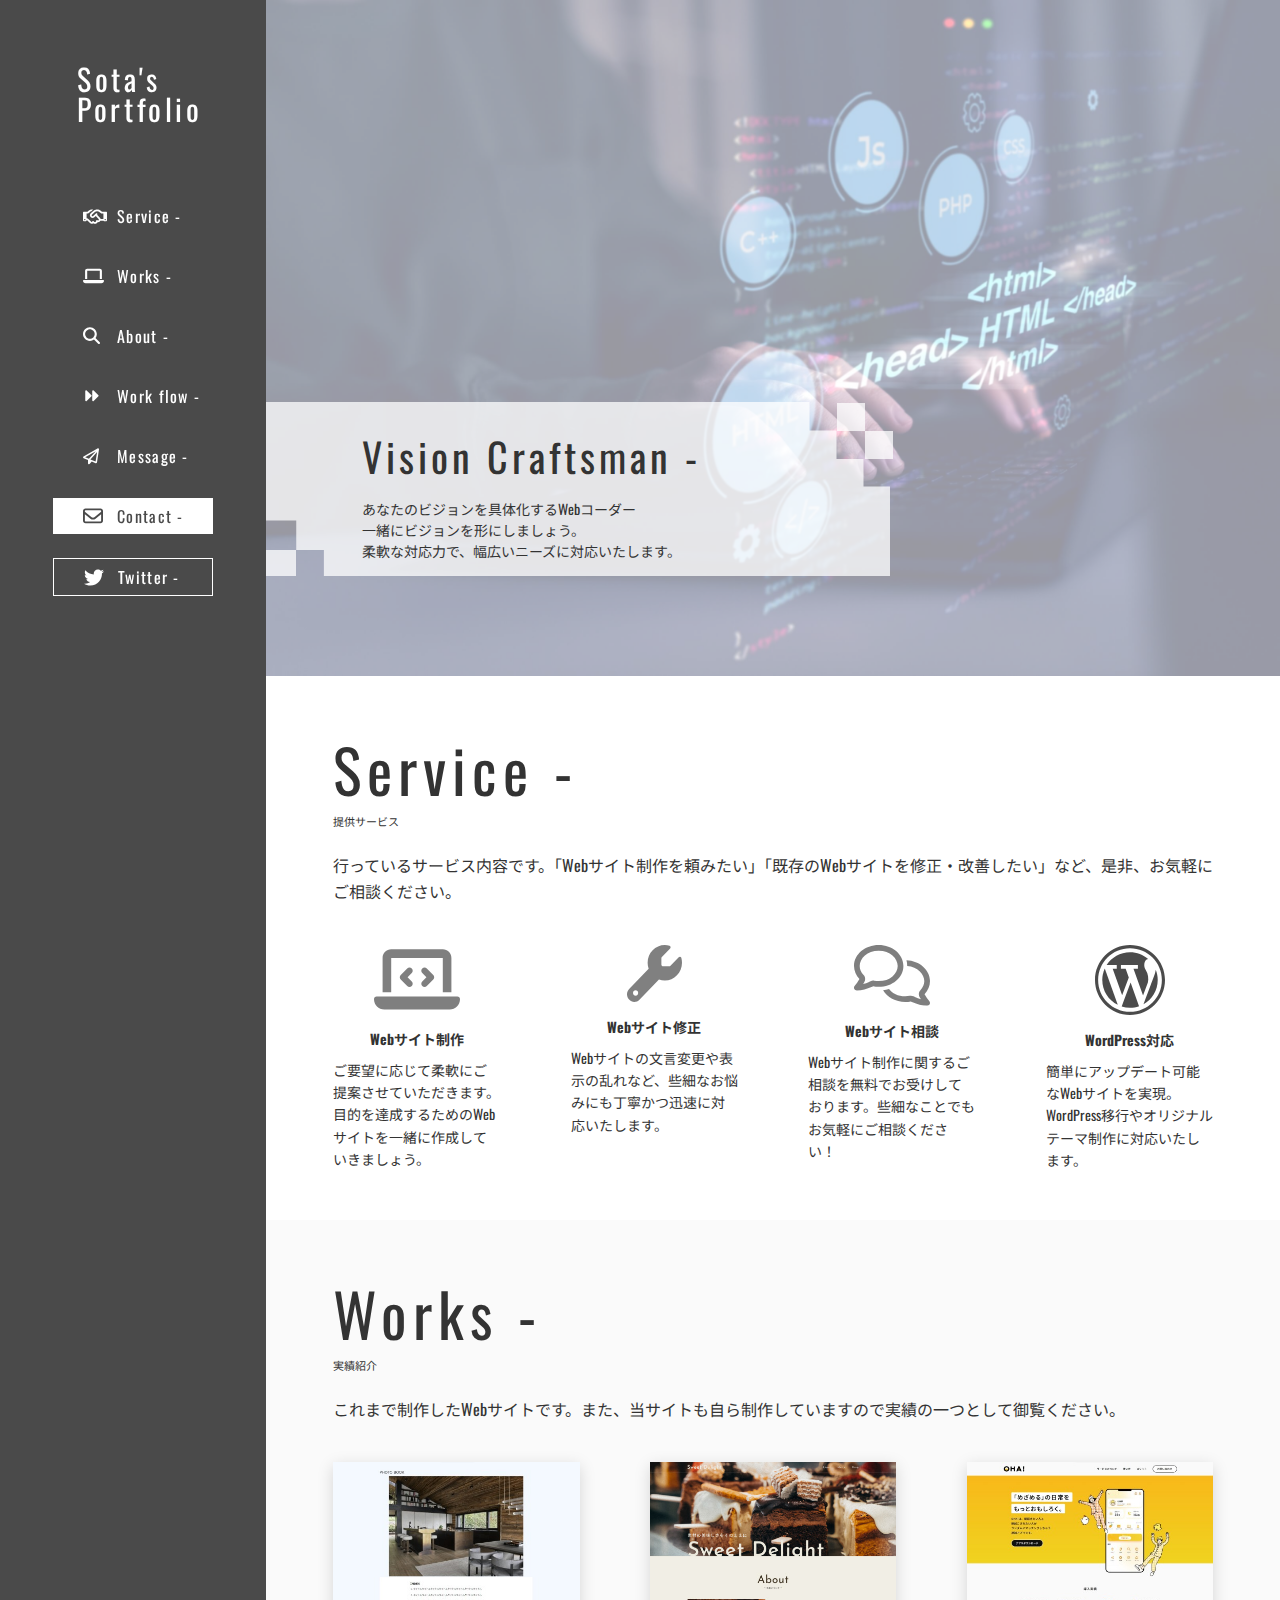
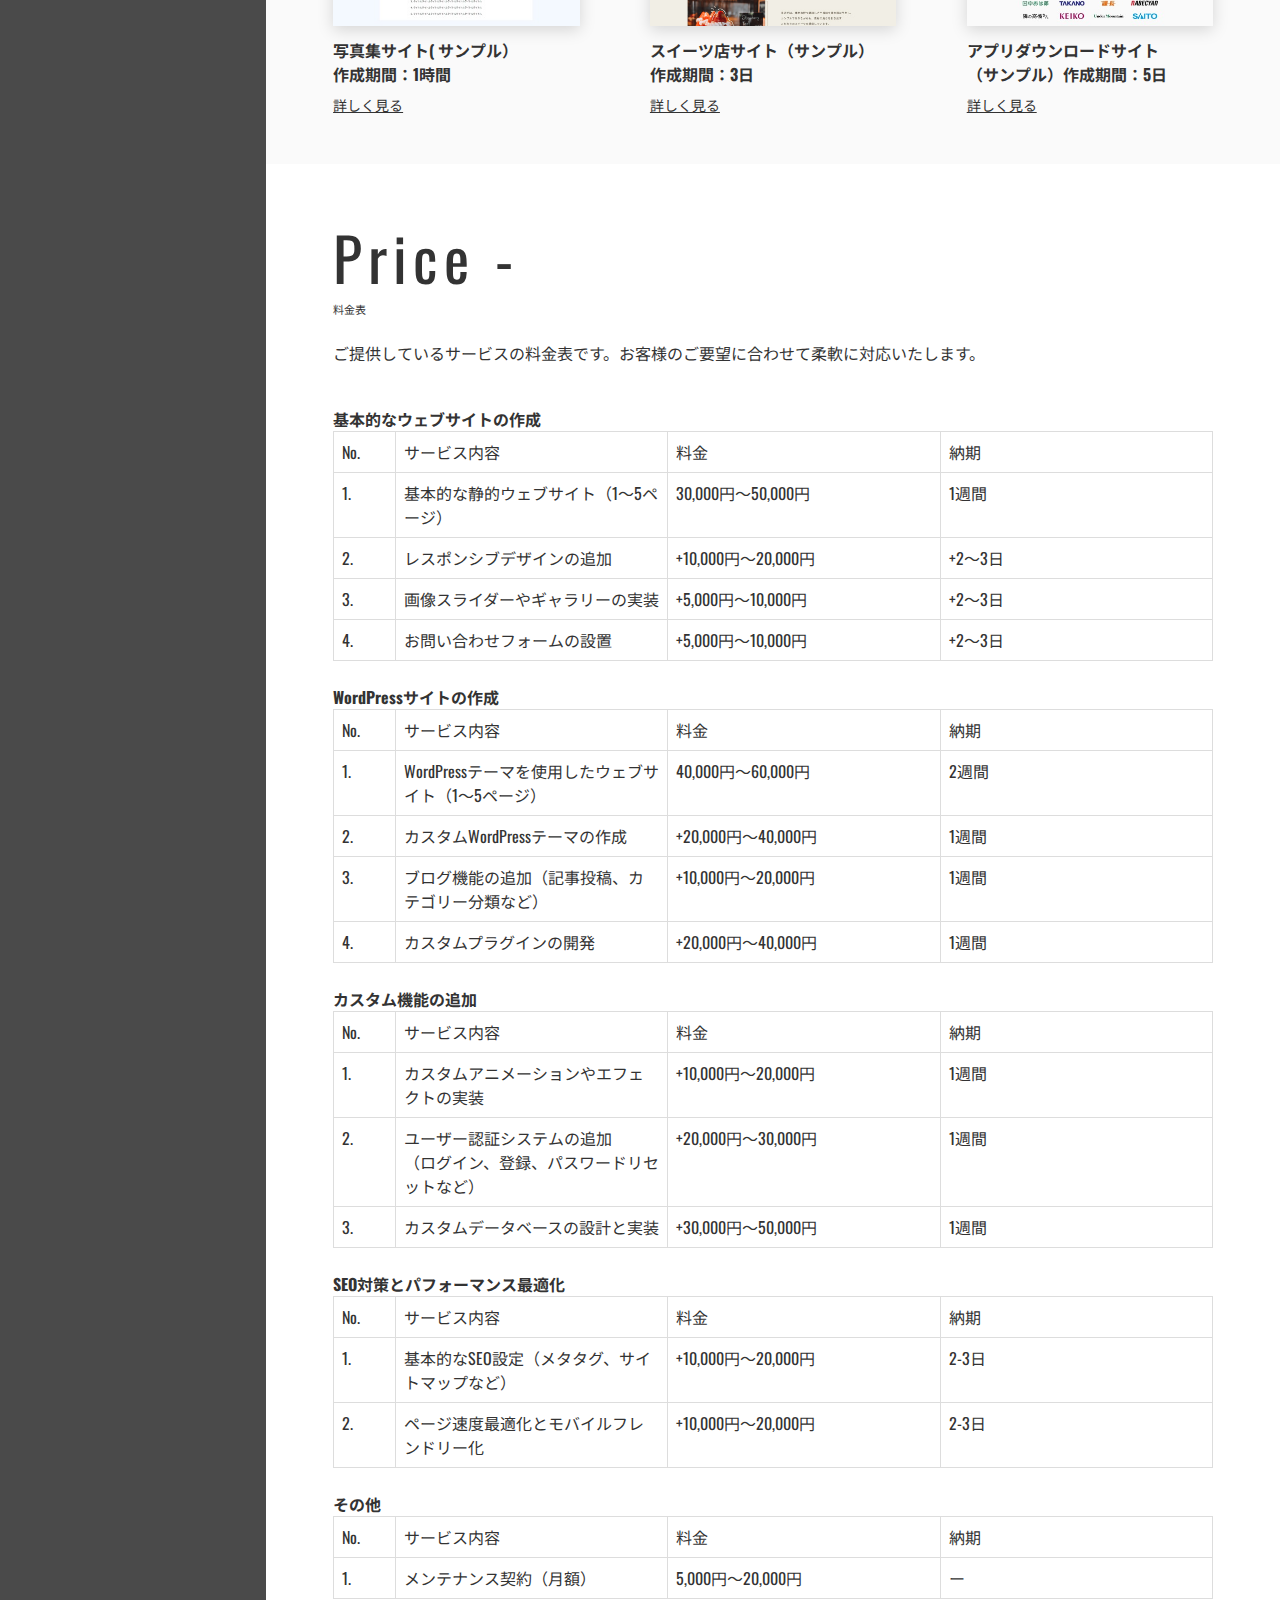
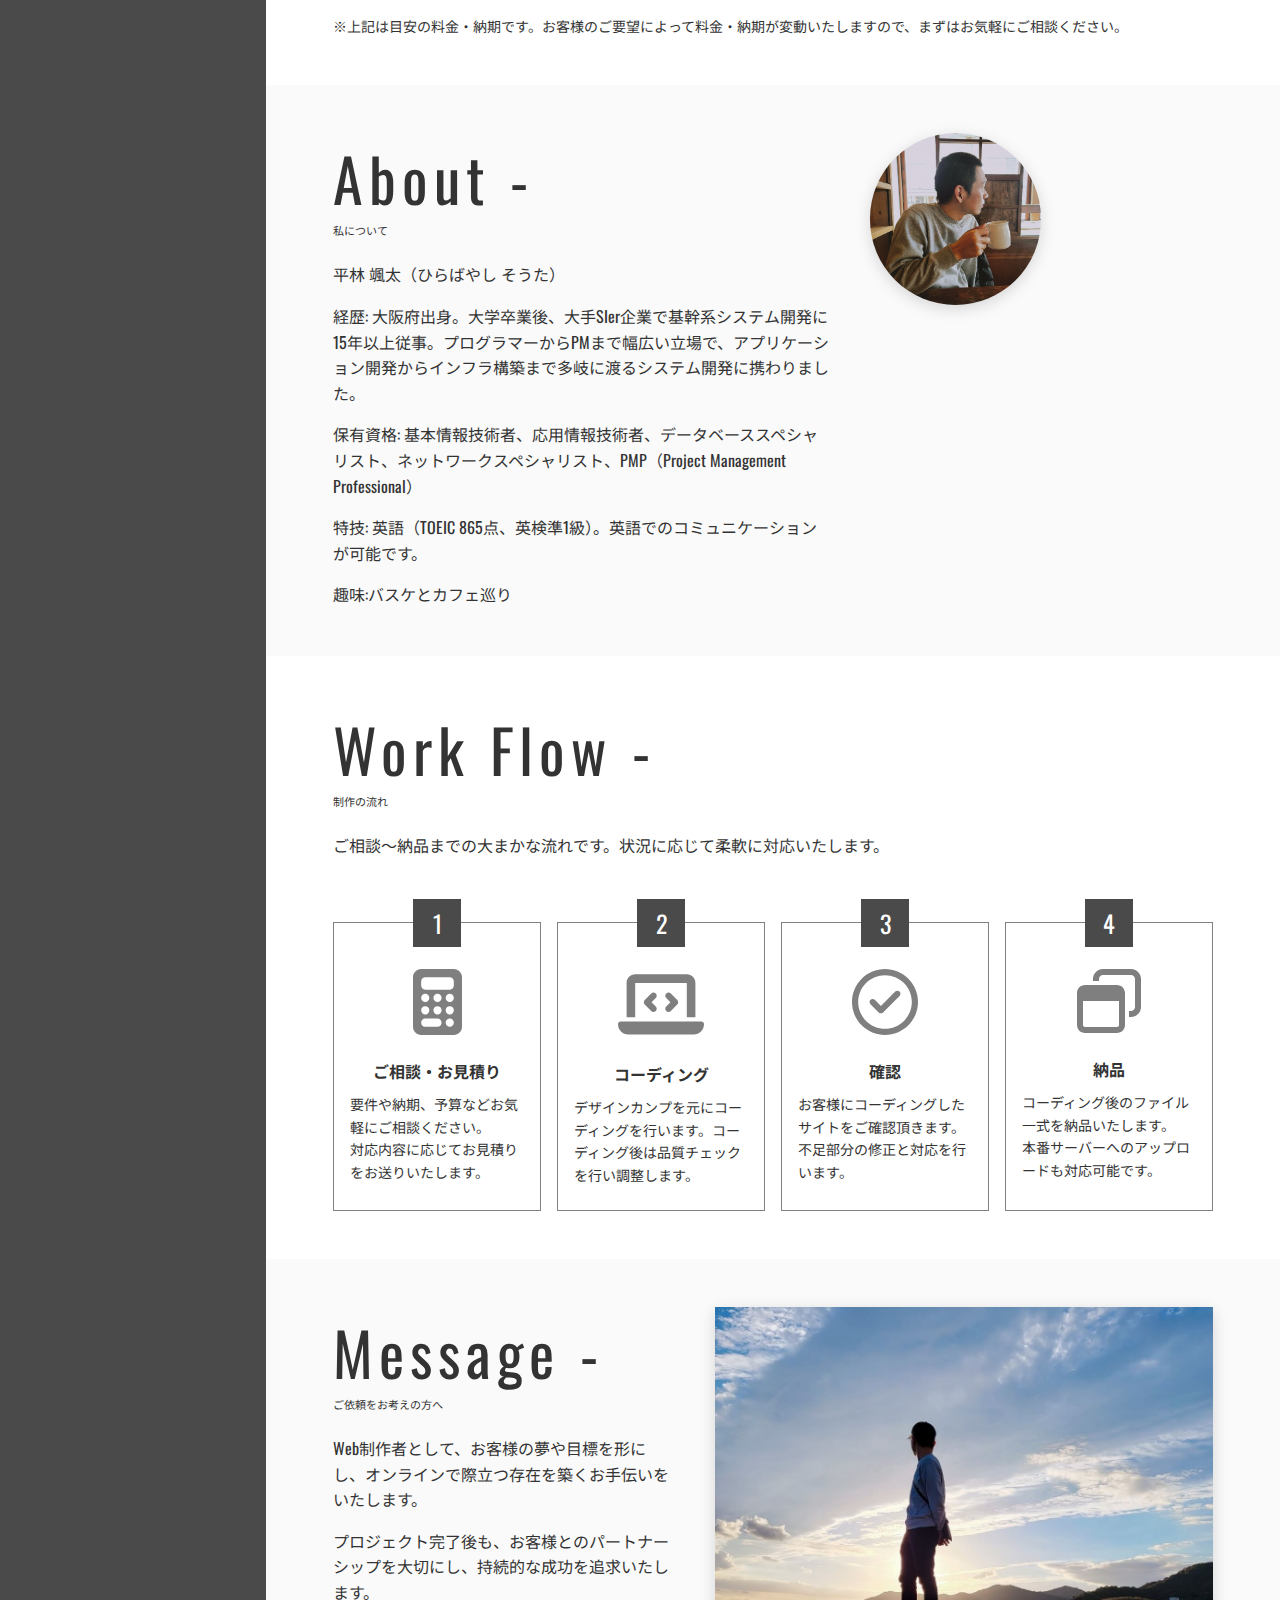
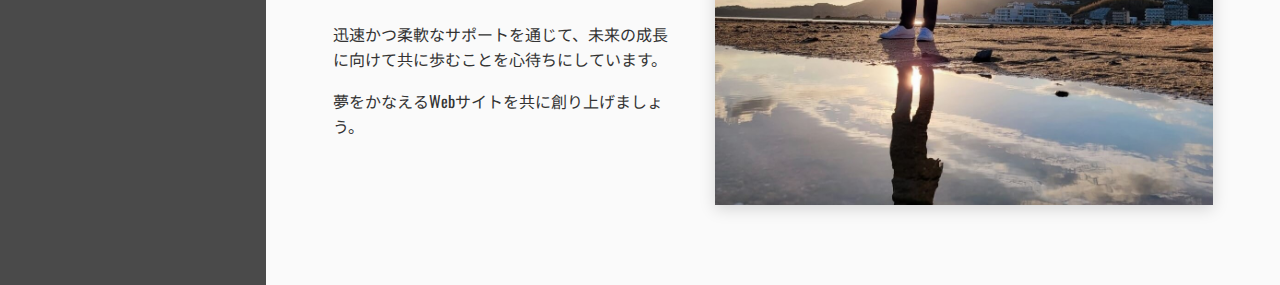
==== commit 8cfc1deb: "Add files via upload" ====
--- a/index.html
+++ b/index.html
@@ -266,7 +266,7 @@
                     <img src="./img/img_works1.jpg" alt="" />
                   </div>
                   <h3 class="works__item-name">写真集サイト(
-                    サンプル）
+                    サンプル）<br>作成期間：1時間
                   </h3>
                   <a href="./photo/index.html" target="_blank" class="works__item-link"
                     >詳しく見る</a
@@ -277,7 +277,7 @@
                     <img src="./img/img_works2.jpg" alt="" />
                   </div>
                   <h3 class="works__item-name">
-                    スイーツ店サイト（サンプル）
+                    スイーツ店サイト（サンプル）<br>作成期間：3日
                   </h3>
                   <a href="./sweet/index.html" target="_blank" class="works__item-link"
                     >詳しく見る</a
@@ -287,7 +287,7 @@
                   <div class="works__item-img">
                     <img src="./img/img_works3.jpg" alt="" />
                   </div>
-                  <h3 class="works__item-name">アプリダウンロードサイト<br>（サンプル）</h3>
+                  <h3 class="works__item-name">アプリダウンロードサイト<br>（サンプル）作成期間：5日</h3>
                   <a href="./oha/index.html" target="_blank" class="works__item-link"
                     >詳しく見る</a
                   >
@@ -548,7 +548,7 @@
                   Web制作者として、お客様の夢や目標を形にし、オンラインで際立つ存在を築くお手伝いをいたします。
                 </p>
                 <p class="message__text">
-                  プロジェクト完了後も、お客様とのパートナーシップを大切にし、持続的な成功を追いたします。
+                  プロジェクト完了後も、お客様とのパートナーシップを大切にし、持続的な成功を追求いたします。
                 </p>
                 <p class="message__text">
                   迅速かつ柔軟なサポートを通じて、未来の成長に向けて共に歩むことを心待ちにしています。
--- a/css/style.css
+++ b/css/style.css
@@ -223,7 +223,10 @@
   text-align: left;
 }
 .price__head:first-child, .price__cell:first-child {
-  width: 5%;
+  width: 7%;
+}
+.price__head:not(:first-child), .price__cell:not(:first-child) {
+  width: 31%;
 }
 .price__note {
   font-size: 14px;
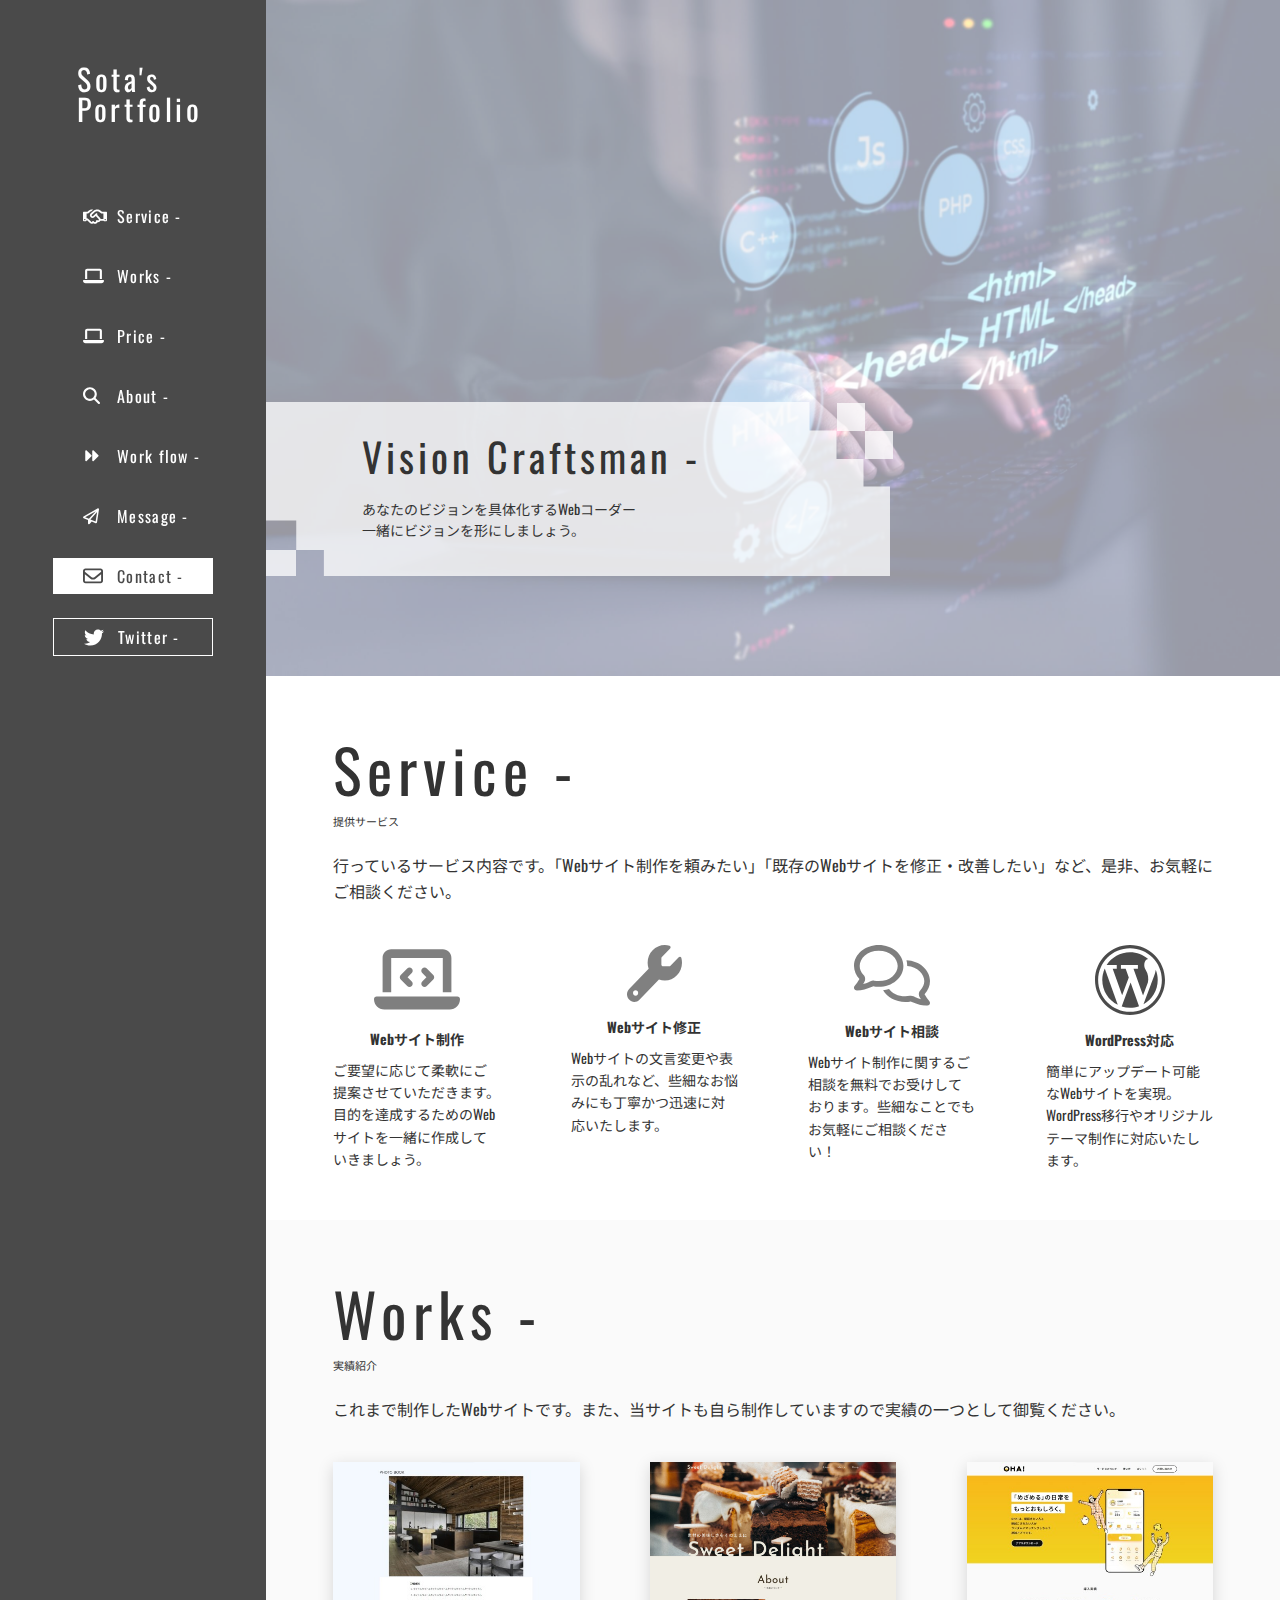
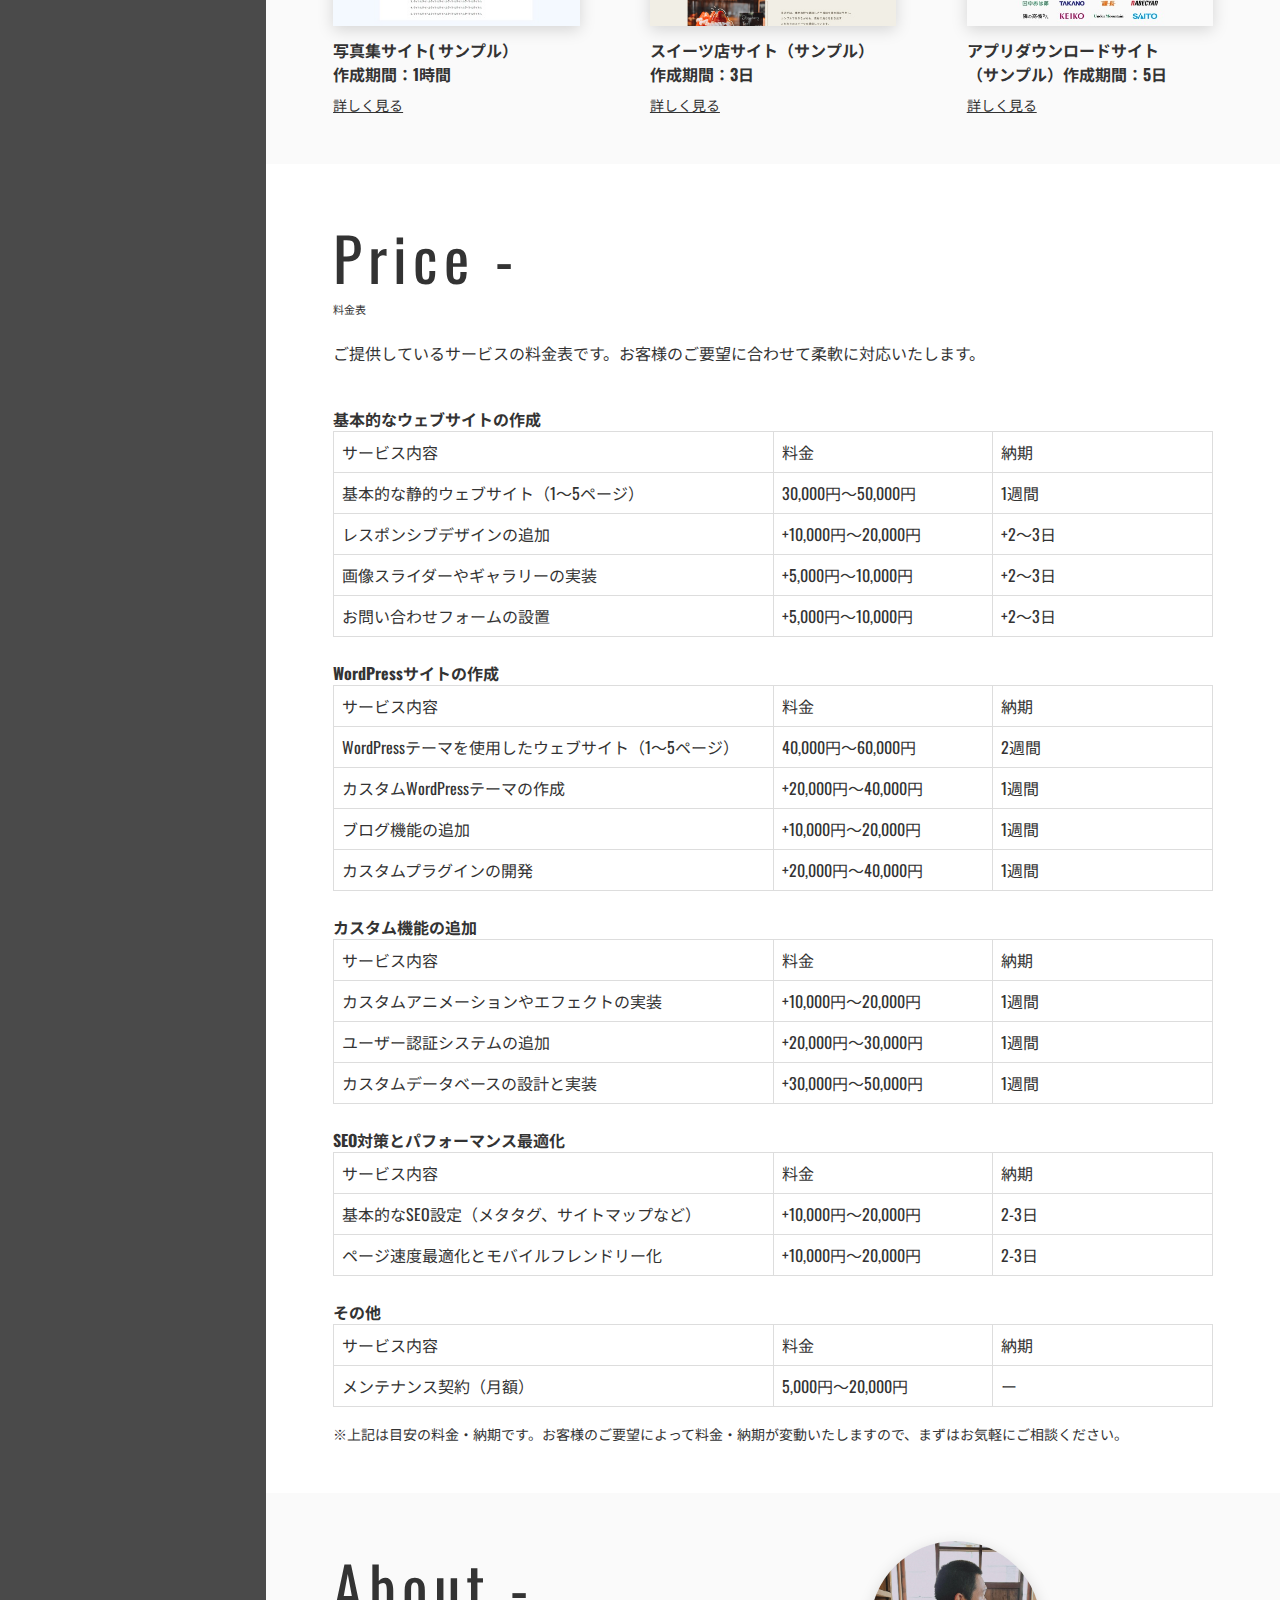
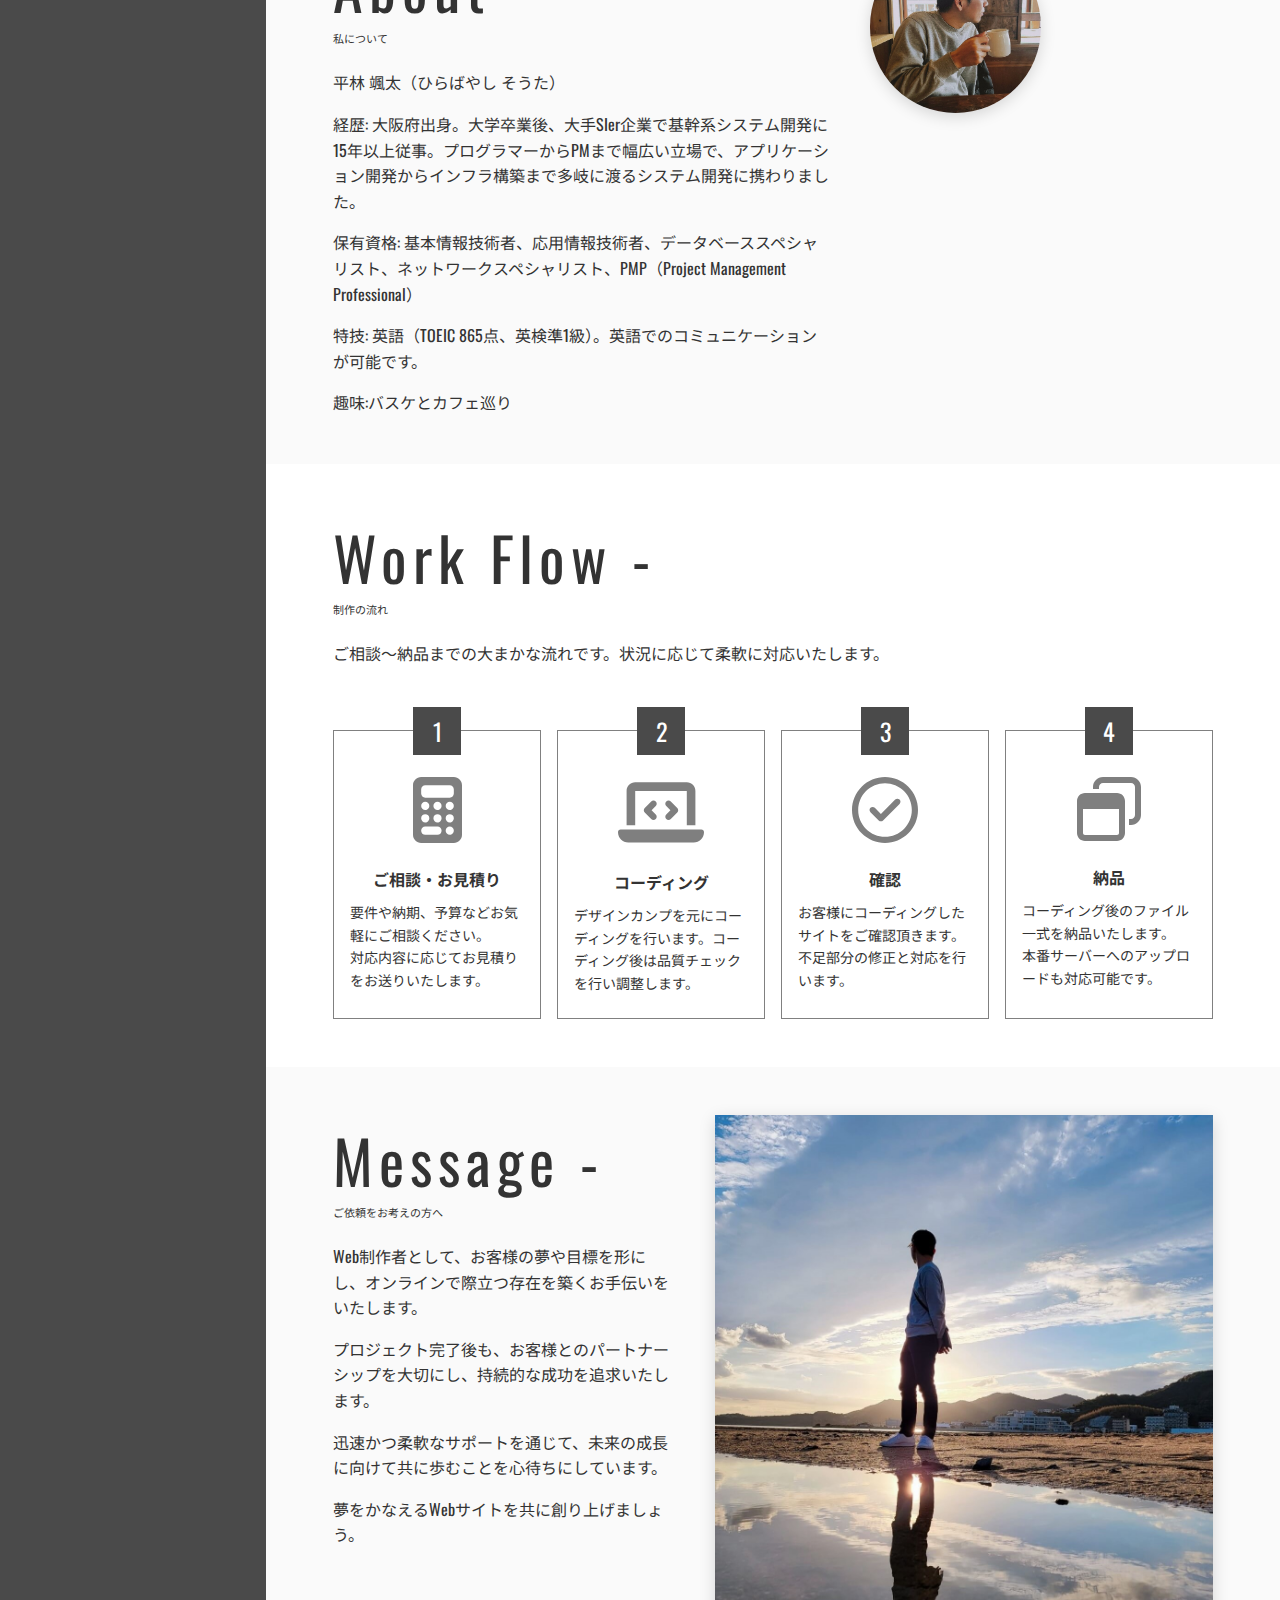
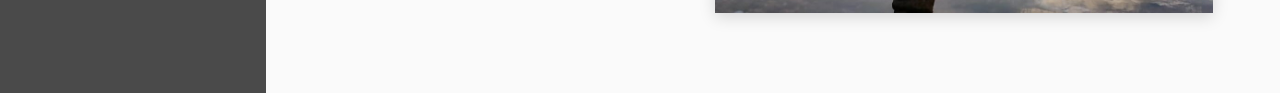
==== commit 38b63ceb: "スタイルの変更と新しいアイコンの追加" ====
--- a/index.html
+++ b/index.html
@@ -5,9 +5,9 @@
     <meta name="viewport" content="width=device-width, initial-scale=1.0" />
 
     <!-- 検索にヒットさせない -->
-    <meta name="robots" content="noindex" />
-
-    <title>Sota's Portfolio -柔軟な対応力で、あなたのビジョンを具体化するWebコーダー</title>
+    <!-- <meta name="robots" content="noindex" /> -->
+
+    <title>Sota's Portfolio -あなたのビジョンを具体化するWebコーダー</title>
     <meta
       name="description"
       content="フリーランスWEBコーダーの颯太のポートフォリオサイトです。「Web制作を頼みたい」「既存のWebサイトを修正・改善したい」などぜひ、お気軽にご相談ください。"
@@ -73,6 +73,27 @@
                     <span class="button__text">Works -</span>
                   </a>
                 </li>
+              </li>
+              <li class="header__nav-item">
+                <a href="#price" class="header__nav-link button">
+                  <span class="button__icon">
+                    <svg
+                      width="21"
+                      height="16"
+                      viewBox="0 0 21 16"
+                      fill="none"
+                      xmlns="http://www.w3.org/2000/svg"
+                    >
+                      <path
+                      d="M4.2 0.635498C3.04172 0.635498 2.1 1.57078 2.1 2.72115V11.0638H4.2V2.72115H16.8V11.0638H18.9V2.72115C18.9 1.57078 17.9583 0.635498 16.8 0.635498H4.2ZM0.63 12.1066C0.282187 12.1066 0 12.3868 0 12.7323C0 14.114 1.12875 15.2351 2.52 15.2351H18.48C19.8712 15.2351 21 14.114 21 12.7323C21 12.3868 20.7178 12.1066 20.37 12.1066H0.63Z"
+                      class="button__icon-path"
+                      />
+                    </svg>
+                  </span>
+                  <span class="button__text">Price -</span>
+                </a>
+              </li>
+
                 <li class="header__nav-item">
                   <a href="#about" class="header__nav-link button">
                     <span class="button__icon">
@@ -191,7 +212,7 @@
             <h1 class="fv__heading">
               <span class="fv__heading-main">Vision Craftsman -</span>
               <span class="fv__heading-sub"
-                >あなたのビジョンを具体化するWebコーダー<br>一緒にビジョンを形にしましょう。<br>柔軟な対応力で、幅広いニーズに対応いたします。</span
+                >あなたのビジョンを具体化するWebコーダー<br>一緒にビジョンを形にしましょう。</span
               >
             </h1>
           </div>
@@ -311,31 +332,26 @@
               <p class="price__item-text">基本的なウェブサイトの作成</p>
               <table class="price__table">
                 <tr class="price__row">
-                  <th class="price__head">No.</th>
                   <th class="price__head">サービス内容</th>
                   <th class="price__head">料金</th>
                   <th class="price__head">納期</th>
                 </tr>
                 <tr class="price__row">
-                  <td class="price__cell">1.</td>
                   <td class="price__cell">基本的な静的ウェブサイト（1〜5ページ）</td>
                   <td class="price__cell">30,000円〜50,000円</td>
                   <td class="price__cell">1週間</td>
                 </tr>
                 <tr class="price__row">
-                  <td class="price__cell">2.</td>
                   <td class="price__cell">レスポンシブデザインの追加</td>
                   <td class="price__cell">+10,000円〜20,000円</td>
                   <td class="price__cell">+2～3日</td>
                 </tr>
                 <tr class="price__row">
-                  <td class="price__cell">3.</td>
                   <td class="price__cell">画像スライダーやギャラリーの実装</td>
                   <td class="price__cell">+5,000円〜10,000円</td>
                   <td class="price__cell">+2～3日</td>
                 </tr>
                 <tr class="price__row">
-                  <td class="price__cell">4.</td>
                   <td class="price__cell">お問い合わせフォームの設置</td>
                   <td class="price__cell">+5,000円〜10,000円</td>
                   <td class="price__cell">+2～3日</td>
@@ -345,31 +361,26 @@
               <p class="price__item-text">WordPressサイトの作成</p>
               <table class="price__table">
                 <tr class="price__row">
-                  <th class="price__head">No.</th>
                   <th class="price__head">サービス内容</th>
                   <th class="price__head">料金</th>
                   <th class="price__head">納期</th>
                 </tr>
                 <tr class="price__row">
-                  <th class="price__head">1.</th>
                   <td class="price__cell">WordPressテーマを使用したウェブサイト（1〜5ページ）</td>
                   <td class="price__cell">40,000円〜60,000円</td>
                   <td class="price__cell">2週間</td>
                 </tr>
                 <tr class="price__row">
-                  <th class="price__head">2.</th>
                   <td class="price__cell">カスタムWordPressテーマの作成</td>
                   <td class="price__cell">+20,000円〜40,000円</td>
                   <td class="price__cell">1週間</td>
                 </tr>
                 <tr class="price__row">
-                  <th class="price__head">3.</th>
-                  <td class="price__cell">ブログ機能の追加（記事投稿、カテゴリー分類など）</td>
+                  <td class="price__cell">ブログ機能の追加</td>
                   <td class="price__cell">+10,000円〜20,000円</td>
                   <td class="price__cell">1週間</td>
                 </tr>
                 <tr class="price__row">
-                  <th class="price__head">4.</th>
                   <td class="price__cell">カスタムプラグインの開発</td>
                   <td class="price__cell">+20,000円〜40,000円</td>
                   <td class="price__cell">1週間</td>
@@ -379,25 +390,21 @@
               <p class="price__item-text">カスタム機能の追加</p>
               <table class="price__table">
                 <tr class="price__row">
-                  <th class="price__head">No.</th>
                   <th class="price__head">サービス内容</th>
                   <th class="price__head">料金</th>
                   <th class="price__head">納期</th>
                 </tr>
                 <tr class="price__row">
-                  <th class="price__head">1.</th>
                   <td class="price__cell">カスタムアニメーションやエフェクトの実装</td>
                   <td class="price__cell">+10,000円〜20,000円</td>
                   <td class="price__cell">1週間</td>
                 </tr>
                 <tr class="price__row">
-                  <th class="price__head">2.</th>
-                  <td class="price__cell">ユーザー認証システムの追加<br>（ログイン、登録、パスワードリセットなど）</td>
+                  <td class="price__cell">ユーザー認証システムの追加</td>
                   <td class="price__cell">+20,000円〜30,000円</td>
                   <td class="price__cell">1週間</td>
                 </tr>
                 <tr class="price__row">
-                  <th class="price__head">3.</th>
                   <td class="price__cell">カスタムデータベースの設計と実装</td>
                   <td class="price__cell">+30,000円〜50,000円</td>
                   <td class="price__cell">1週間</td>
@@ -407,35 +414,30 @@
               <p class="price__item-text"> SEO対策とパフォーマンス最適化</p>
               <table class="price__table">
                 <tr class="price__row">
-                  <th class="price__head">No.</th>
                   <th class="price__head">サービス内容</th>
                   <th class="price__head">料金</th>
                   <th class="price__head">納期</th>
                 </tr>
                 <tr class="price__row">
-                  <th class="price__head">1.</th>
                   <td class="price__cell">基本的なSEO設定（メタタグ、サイトマップなど）</td>
                   <td class="price__cell">+10,000円〜20,000円</td>
                   <td class="price__cell">2-3日</td>
                 </tr>
                 <tr class="price__row">
-                  <th class="price__head">2.</th>
                   <td class="price__cell">ページ速度最適化とモバイルフレンドリー化</td>
                   <td class="price__cell">+10,000円〜20,000円</td>
                   <td class="price__cell">2-3日</td>
-                </tr>                
+                </tr>
               </table>
               <br>
               <p class="price__item-text"> その他</p>
               <table class="price__table">
                 <tr class="price__row">
-                  <th class="price__head">No.</th>
                   <th class="price__head">サービス内容</th>
                   <th class="price__head">料金</th>
                   <th class="price__head">納期</th>
                 </tr>
                 <tr class="price__row">
-                  <th class="price__head">1.</th>
                   <td class="price__cell">メンテナンス契約（月額）</td>
                   <td class="price__cell">5,000円〜20,000円</td>
                   <td class="price__cell">ー</td>
--- a/css/style.css
+++ b/css/style.css
@@ -223,10 +223,10 @@
   text-align: left;
 }
 .price__head:first-child, .price__cell:first-child {
-  width: 7%;
+  width: 50%;
 }
 .price__head:not(:first-child), .price__cell:not(:first-child) {
-  width: 31%;
+  width: 25%;
 }
 .price__note {
   font-size: 14px;
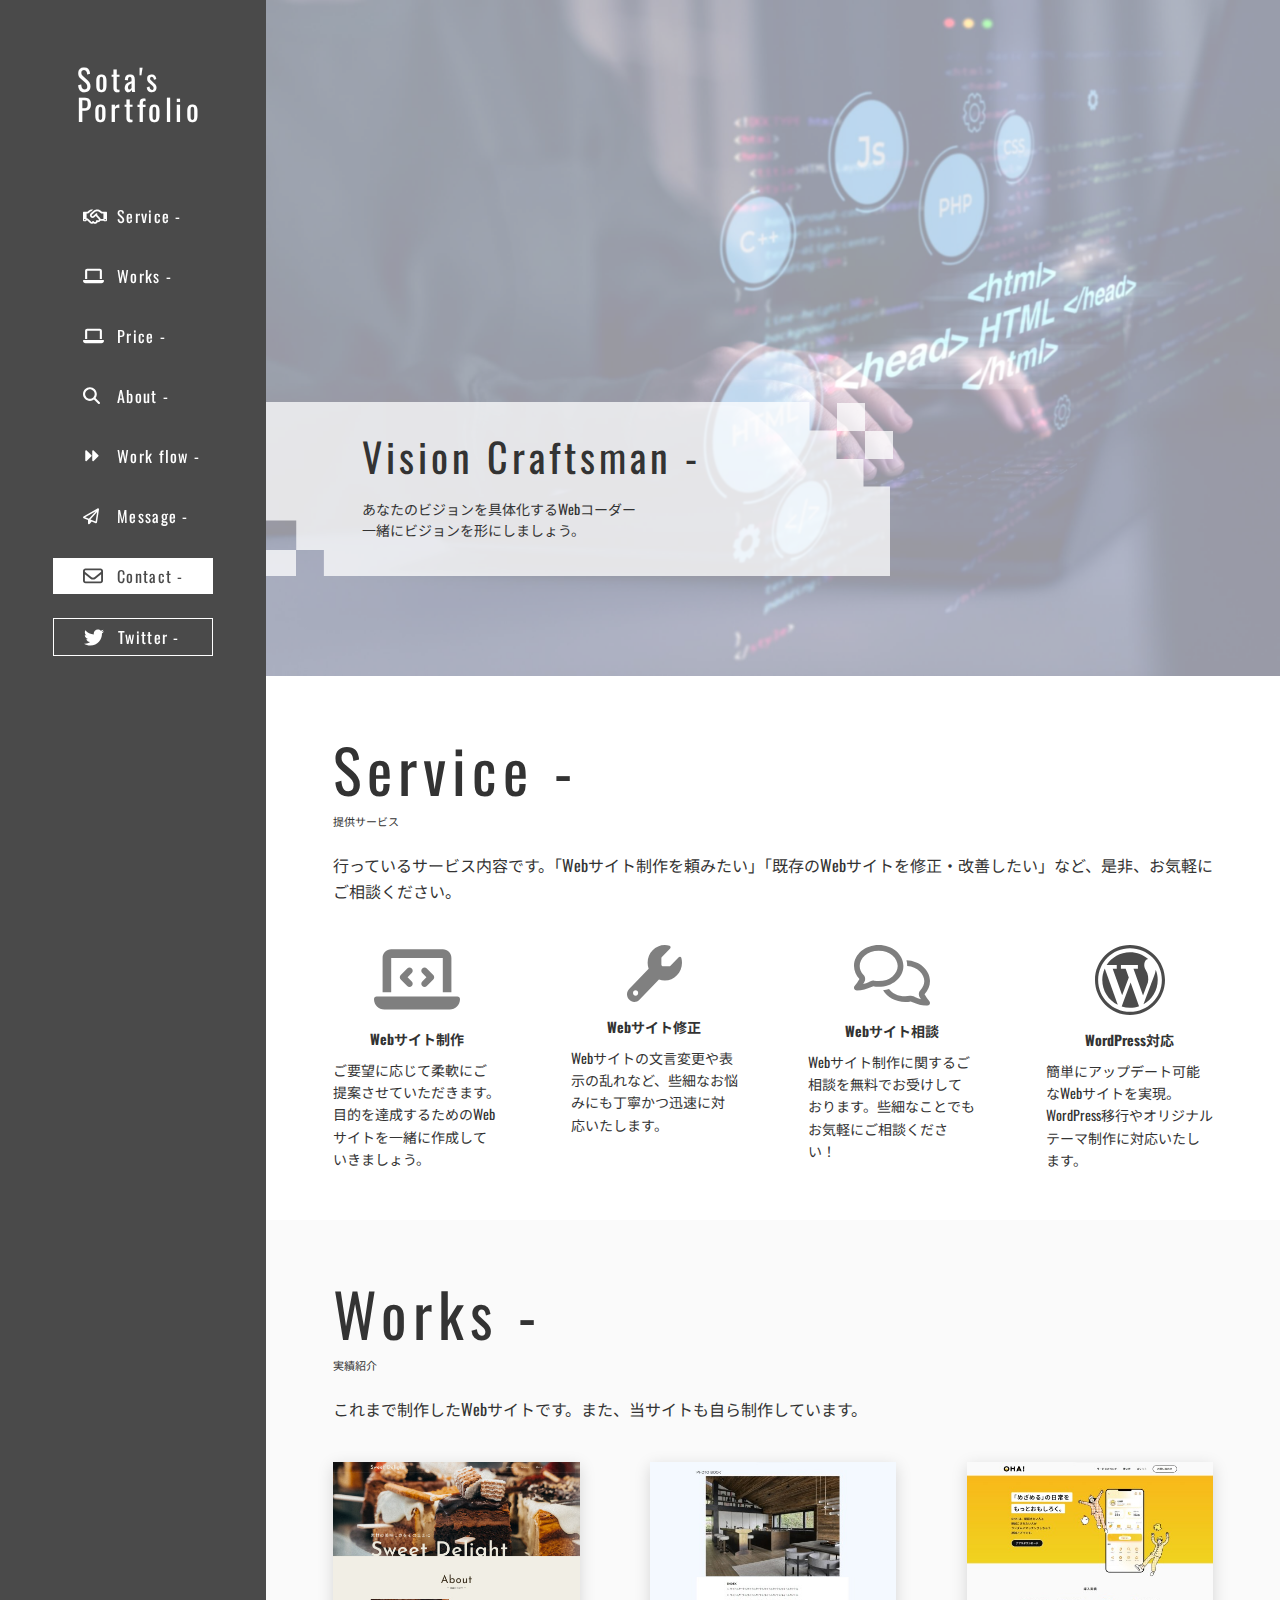
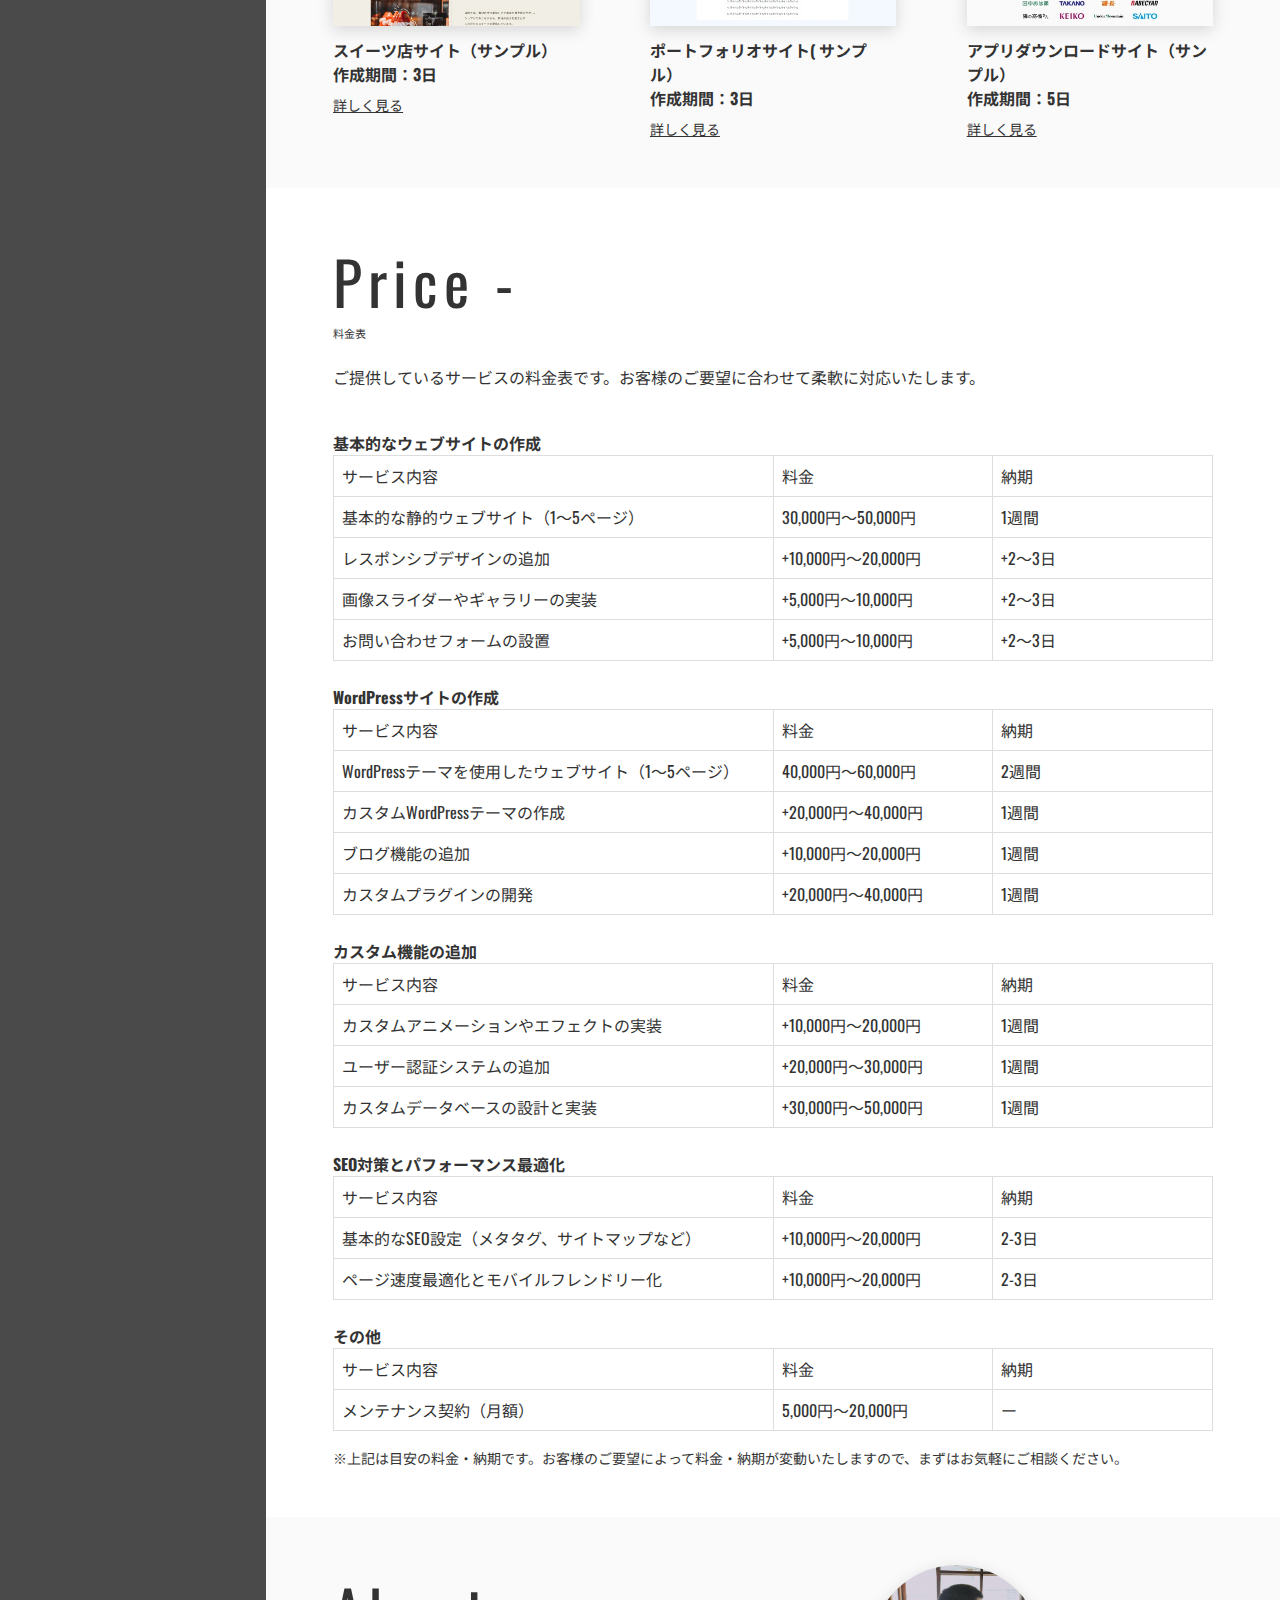
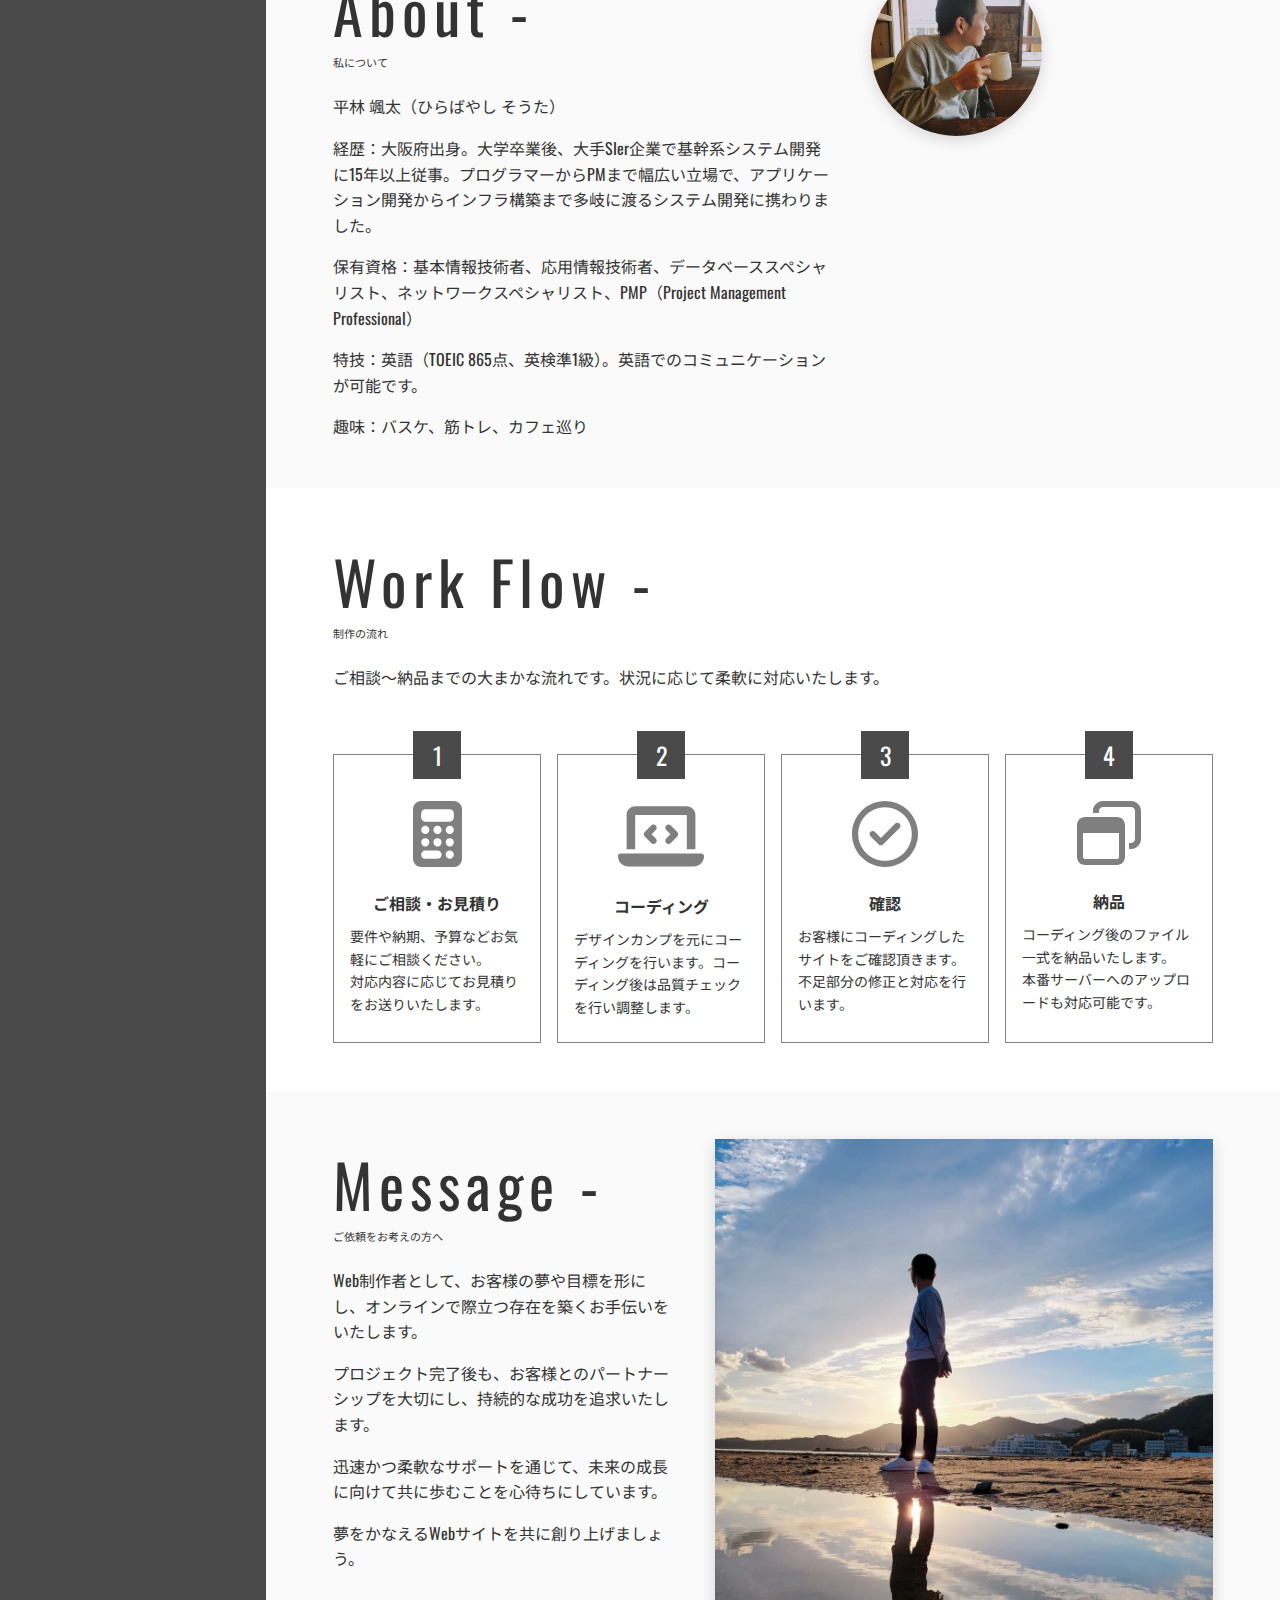
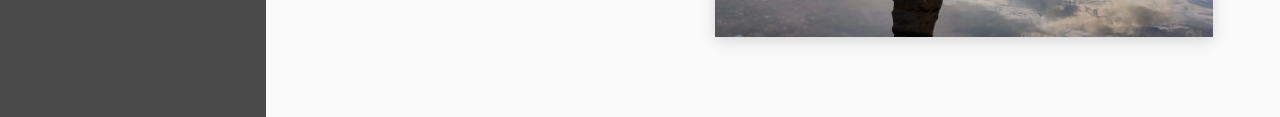
==== commit a285dffe: "Webサイトの実績紹介の画像とリンクを修正しました。プロフィールの趣味も追加しました。" ====
--- a/index.html
+++ b/index.html
@@ -278,27 +278,16 @@
               <span class="section__head-sub">実績紹介</span>
             </h2>
             <p class="section__lead-text">
-              これまで制作したWebサイトです。また、当サイトも自ら制作していますので実績の一つとして御覧ください。
+              これまで制作したWebサイトです。また、当サイトも自ら制作しています。
             </p>
             <div class="section__contents">
               <ul class="works__list">
                 <li class="works__item">
                   <div class="works__item-img">
-                    <img src="./img/img_works1.jpg" alt="" />
-                  </div>
-                  <h3 class="works__item-name">写真集サイト(
-                    サンプル）<br>作成期間：1時間
-                  </h3>
-                  <a href="./photo/index.html" target="_blank" class="works__item-link"
-                    >詳しく見る</a
-                  >
-                </li>
-                <li class="works__item">
-                  <div class="works__item-img">
                     <img src="./img/img_works2.jpg" alt="" />
                   </div>
                   <h3 class="works__item-name">
-                    スイーツ店サイト（サンプル）<br>作成期間：3日
+                    スイーツ店サイト（サンプル） <br>作成期間：3日
                   </h3>
                   <a href="./sweet/index.html" target="_blank" class="works__item-link"
                     >詳しく見る</a
@@ -306,9 +295,21 @@
                 </li>
                 <li class="works__item">
                   <div class="works__item-img">
+                    <img src="./img/img_works1.jpg" alt="" />
+                  </div>
+                  <h3 class="works__item-name">ポートフォリオサイト(
+                    サンプル）<br>作成期間：3日
+                  </h3>
+                  <a href="./portfolio/index.html" target="_blank" class="works__item-link"
+                    >詳しく見る</a
+                  >
+                </li>
+
+                <li class="works__item">
+                  <div class="works__item-img">
                     <img src="./img/img_works3.jpg" alt="" />
                   </div>
-                  <h3 class="works__item-name">アプリダウンロードサイト<br>（サンプル）作成期間：5日</h3>
+                  <h3 class="works__item-name">アプリダウンロードサイト（サンプル）<br>作成期間：5日</h3>
                   <a href="./oha/index.html" target="_blank" class="works__item-link"
                     >詳しく見る</a
                   >
@@ -466,16 +467,16 @@
                 </h2>
                 <p class="about__text">平林 颯太（ひらばやし そうた）</p>
                 <p class="about__text">
-                  経歴: 大阪府出身。大学卒業後、大手SIer企業で基幹系システム開発に15年以上従事。プログラマーからPMまで幅広い立場で、アプリケーション開発からインフラ構築まで多岐に渡るシステム開発に携わりました。
+                  経歴：大阪府出身。大学卒業後、大手SIer企業で基幹系システム開発に15年以上従事。プログラマーからPMまで幅広い立場で、アプリケーション開発からインフラ構築まで多岐に渡るシステム開発に携わりました。
                 </p>
                 <p class="about__text">
-                  保有資格: 基本情報技術者、応用情報技術者、データベーススペシャリスト、ネットワークスペシャリスト、PMP（Project Management Professional）
+                  保有資格：基本情報技術者、応用情報技術者、データベーススペシャリスト、ネットワークスペシャリスト、PMP（Project Management Professional）
                 </p>
                 <p class="about__text">
-                  特技: 英語（TOEIC 865点、英検準1級）。英語でのコミュニケーションが可能です。
+                  特技：英語（TOEIC 865点、英検準1級）。英語でのコミュニケーションが可能です。
                 </p>
                 <p class="about__text">
-                  趣味:バスケとカフェ巡り
+                  趣味：バスケ、筋トレ、カフェ巡り
                 </p>
               </div>
             </div>
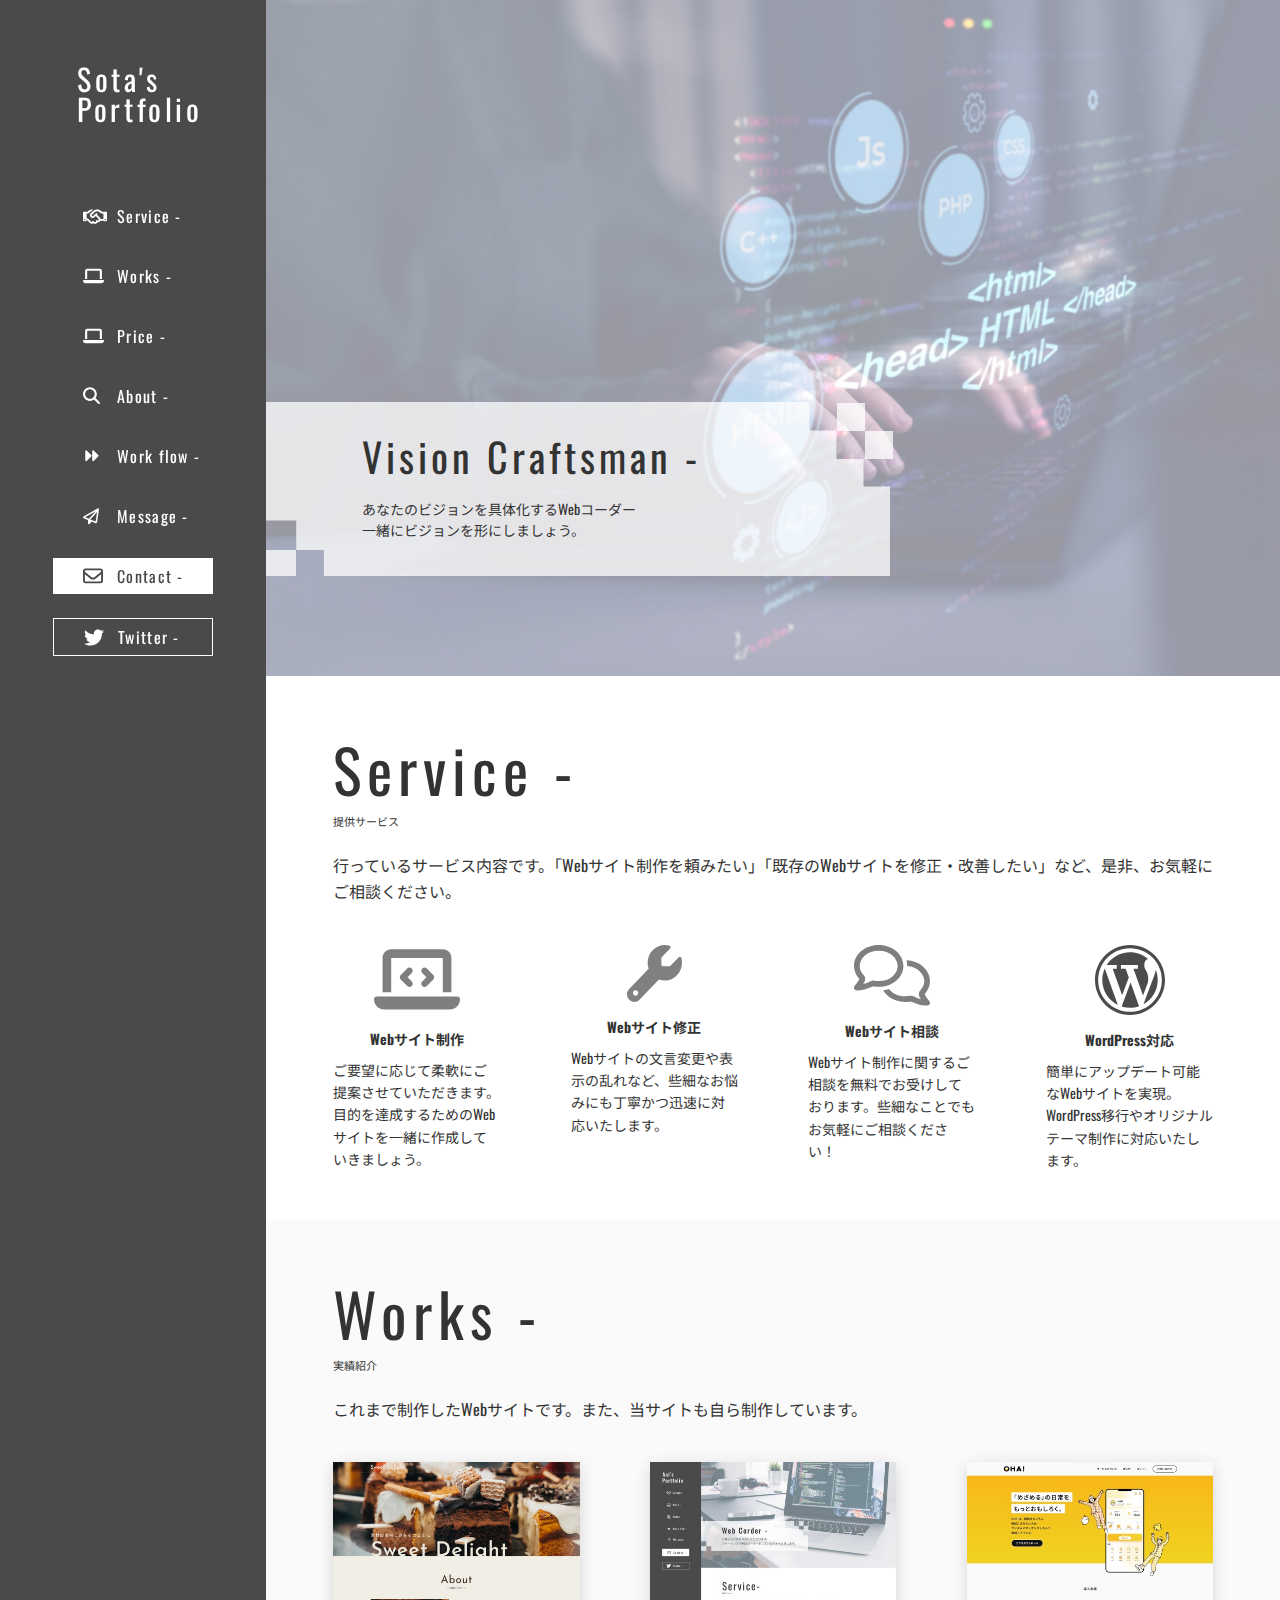
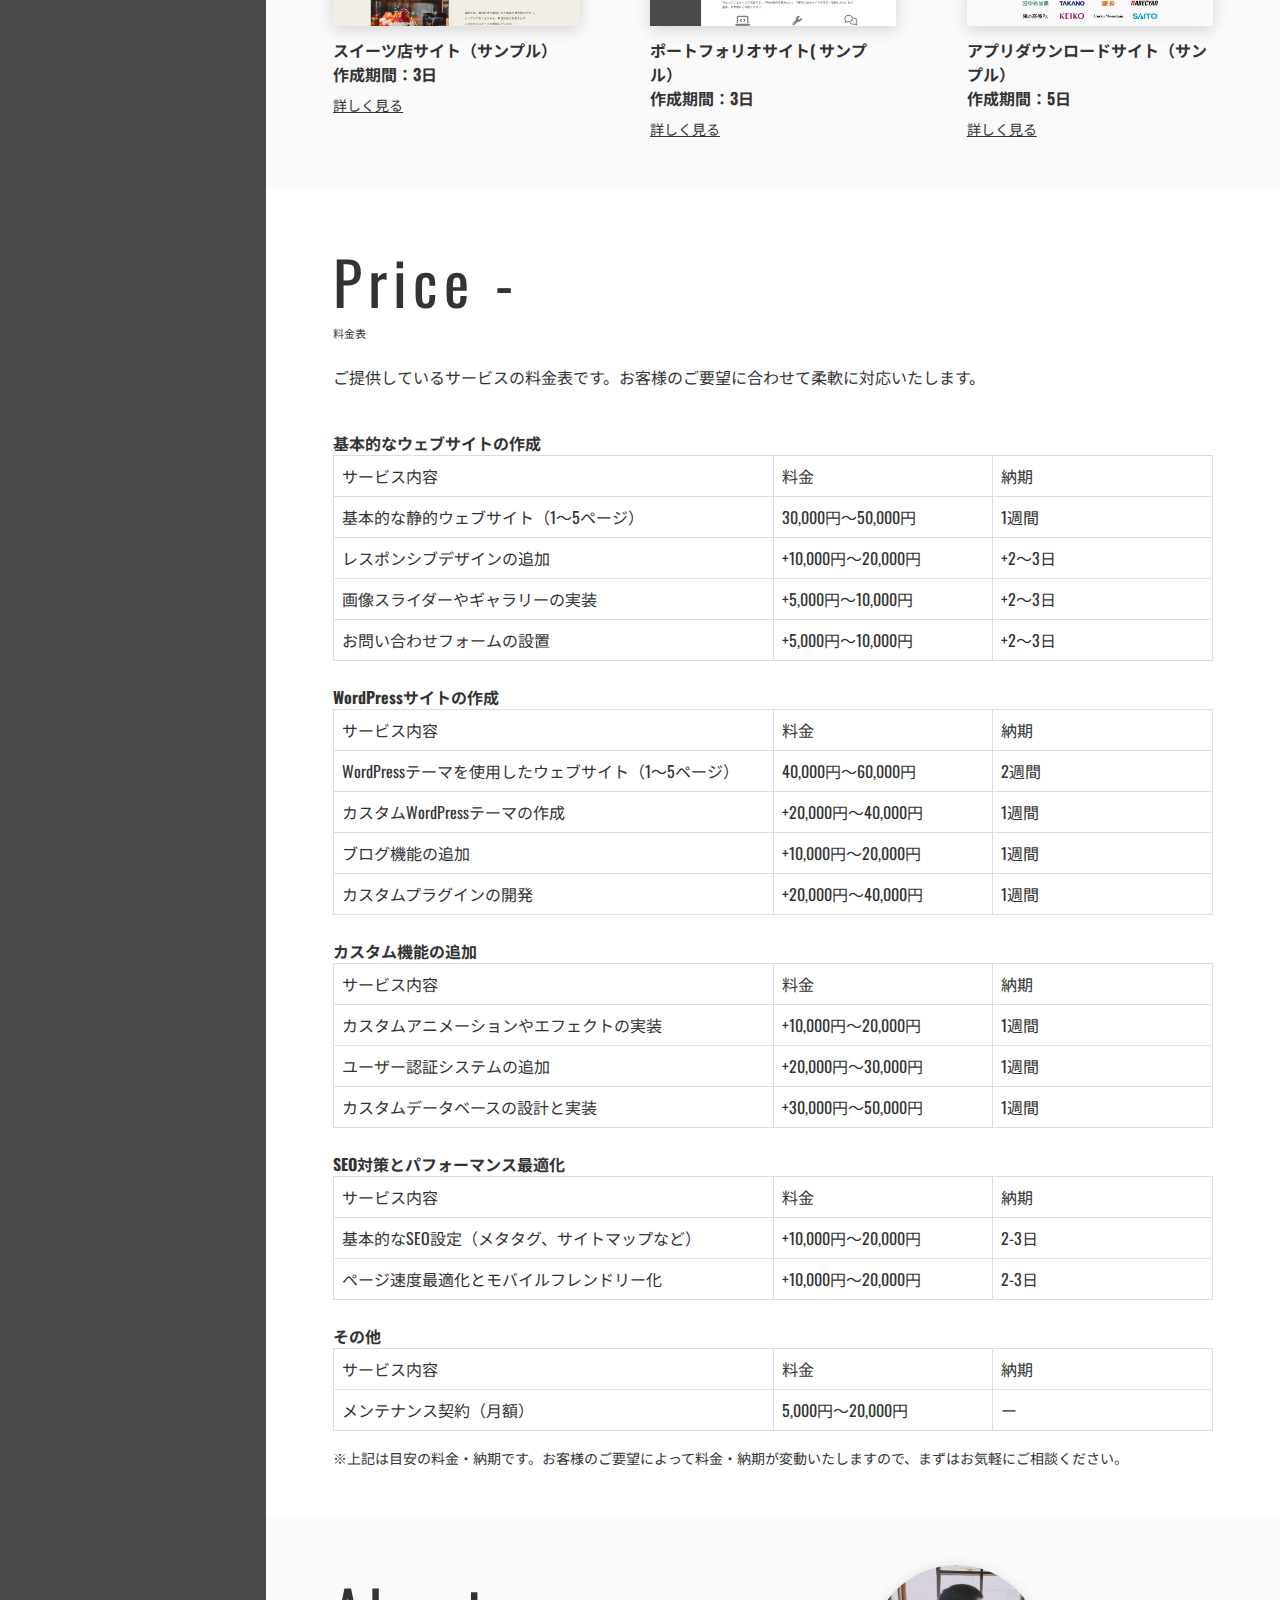
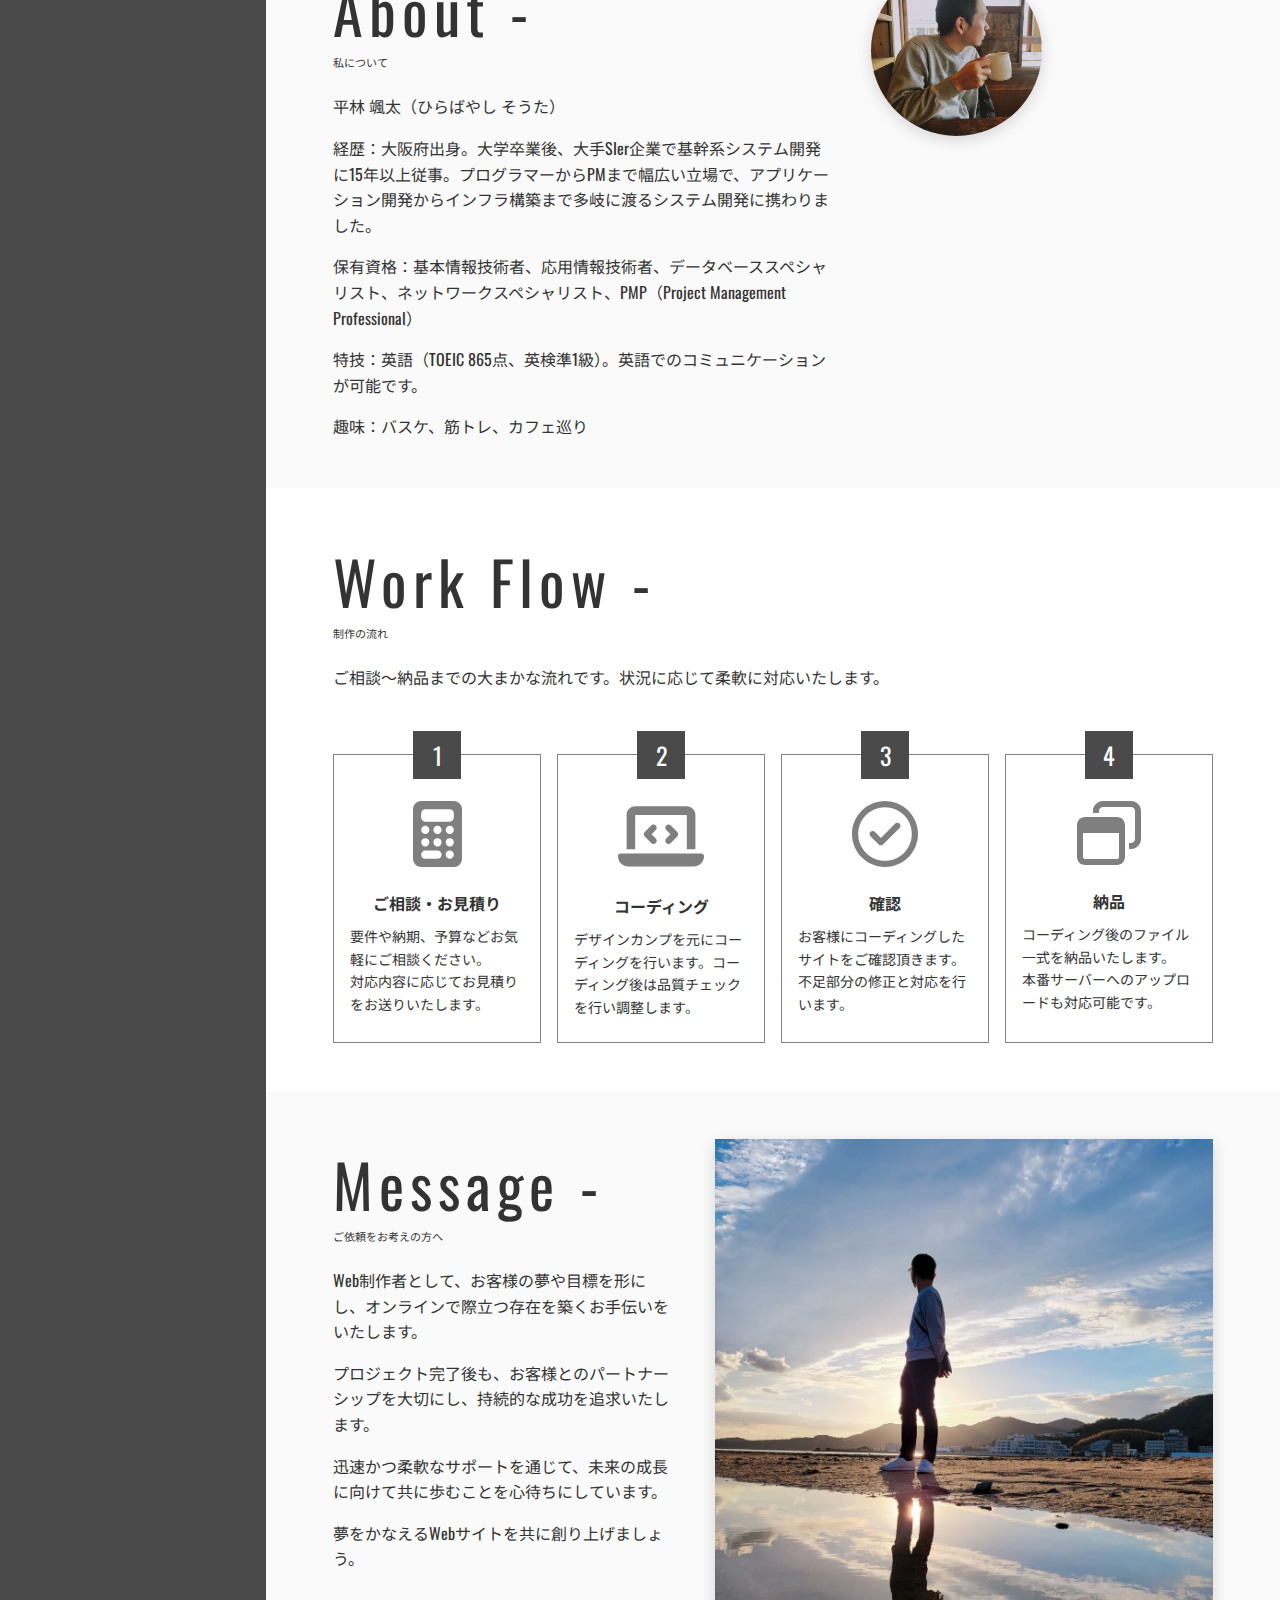
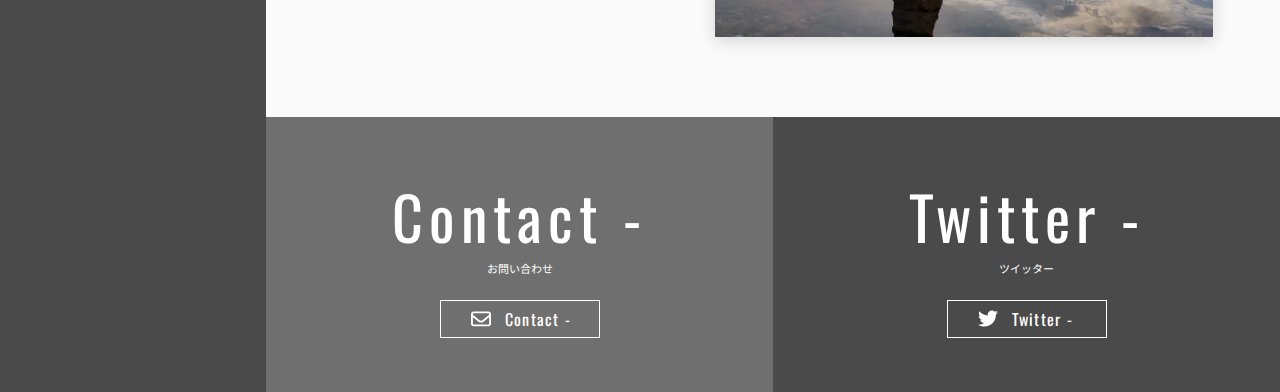
==== commit 74e567f0: "Add contact and Twitter links to the page" ====
--- a/index.html
+++ b/index.html
@@ -564,6 +564,37 @@
             </div>
           </div>
         </section>
+
+        <div class="page-bottom">
+          <div class="page-bottom__item page-bottom__item--contact">
+            <h2 class="section__head section__head--center">
+              <span class="section__head-main">Contact -</span>
+              <span class="section__head-sub">お問い合わせ</span>
+            </h2>
+            <a href="mailto:sota.hirarin@gamil.com" target="_blank" class="page-bottom__button button button--border">
+              <span class="button__icon">
+                <svg width="20" height="16" viewBox="0 0 20 16" fill="none" xmlns="http://www.w3.org/2000/svg">
+                  <path d="M2.5 2.28406C2.15625 2.28406 1.875 2.56339 1.875 2.90479V3.76217L8.61328 9.25563C9.42188 9.91515 10.582 9.91515 11.3906 9.25563L18.125 3.76217V2.90479C18.125 2.56339 17.8438 2.28406 17.5 2.28406H2.5ZM1.875 6.17138V12.8365C1.875 13.1779 2.15625 13.4572 2.5 13.4572H17.5C17.8438 13.4572 18.125 13.1779 18.125 12.8365V6.17138L12.5781 10.6949C11.0781 11.917 8.91797 11.917 7.42188 10.6949L1.875 6.17138ZM0 2.90479C0 1.53531 1.12109 0.421875 2.5 0.421875H17.5C18.8789 0.421875 20 1.53531 20 2.90479V12.8365C20 14.2059 18.8789 15.3194 17.5 15.3194H2.5C1.12109 15.3194 0 14.2059 0 12.8365V2.90479Z" class="button__icon-path" />
+                </svg>
+              </span>
+              <span class="button__text">Contact -</span>
+            </a>
+          </div>
+          <div class="page-bottom__item page-bottom__item--twitter">
+            <h2 class="section__head section__head--center">
+              <span class="section__head-main">Twitter -</span>
+              <span class="section__head-sub">ツイッター</span>
+            </h2>
+            <a href="https://twitter.com/sota_hirarin" target="_blank" class="page-bottom__button button button--border">
+              <span class="button__icon">
+                <svg width="20" height="21" viewBox="0 0 20 21" fill="none" xmlns="http://www.w3.org/2000/svg">
+                  <path d="M17.9441 6.40799C17.9568 6.58444 17.9568 6.76092 17.9568 6.93736C17.9568 12.3191 13.8325 18.5201 6.29441 18.5201C3.97207 18.5201 1.81473 17.8521 0 16.6926C0.329961 16.7304 0.647187 16.743 0.989844 16.743C2.90605 16.743 4.67004 16.1002 6.07867 15.0037C4.27664 14.9659 2.76648 13.7937 2.24617 12.1805C2.5 12.2183 2.75379 12.2435 3.02031 12.2435C3.38832 12.2435 3.75637 12.193 4.09898 12.1049C2.22082 11.7267 0.812148 10.0883 0.812148 8.10949V8.05909C1.35781 8.36158 1.99238 8.55063 2.66492 8.57581C1.56086 7.84479 0.837539 6.59704 0.837539 5.18543C0.837539 4.42922 1.04055 3.73602 1.3959 3.13105C3.41367 5.60136 6.44668 7.21459 9.84766 7.39107C9.78422 7.08858 9.74613 6.77353 9.74613 6.45843C9.74613 4.21496 11.5736 2.38745 13.8451 2.38745C15.0253 2.38745 16.0913 2.87899 16.84 3.67302C17.7664 3.49658 18.6547 3.15626 19.4416 2.68994C19.137 3.63523 18.4898 4.42926 17.6395 4.93337C18.4644 4.84519 19.2639 4.61827 19.9999 4.30322C19.4416 5.10981 18.7436 5.82819 17.9441 6.40799Z" class="button__icon-path" />
+                </svg>
+              </span>
+              <span class="button__text">Twitter -</span>
+            </a>
+          </div>
+        </div>
     <!-- jQuery -->
     <script src="https://ajax.googleapis.com/ajax/libs/jquery/3.7.0/jquery.min.js"></script>
     <script src="./js/index.js"></script>
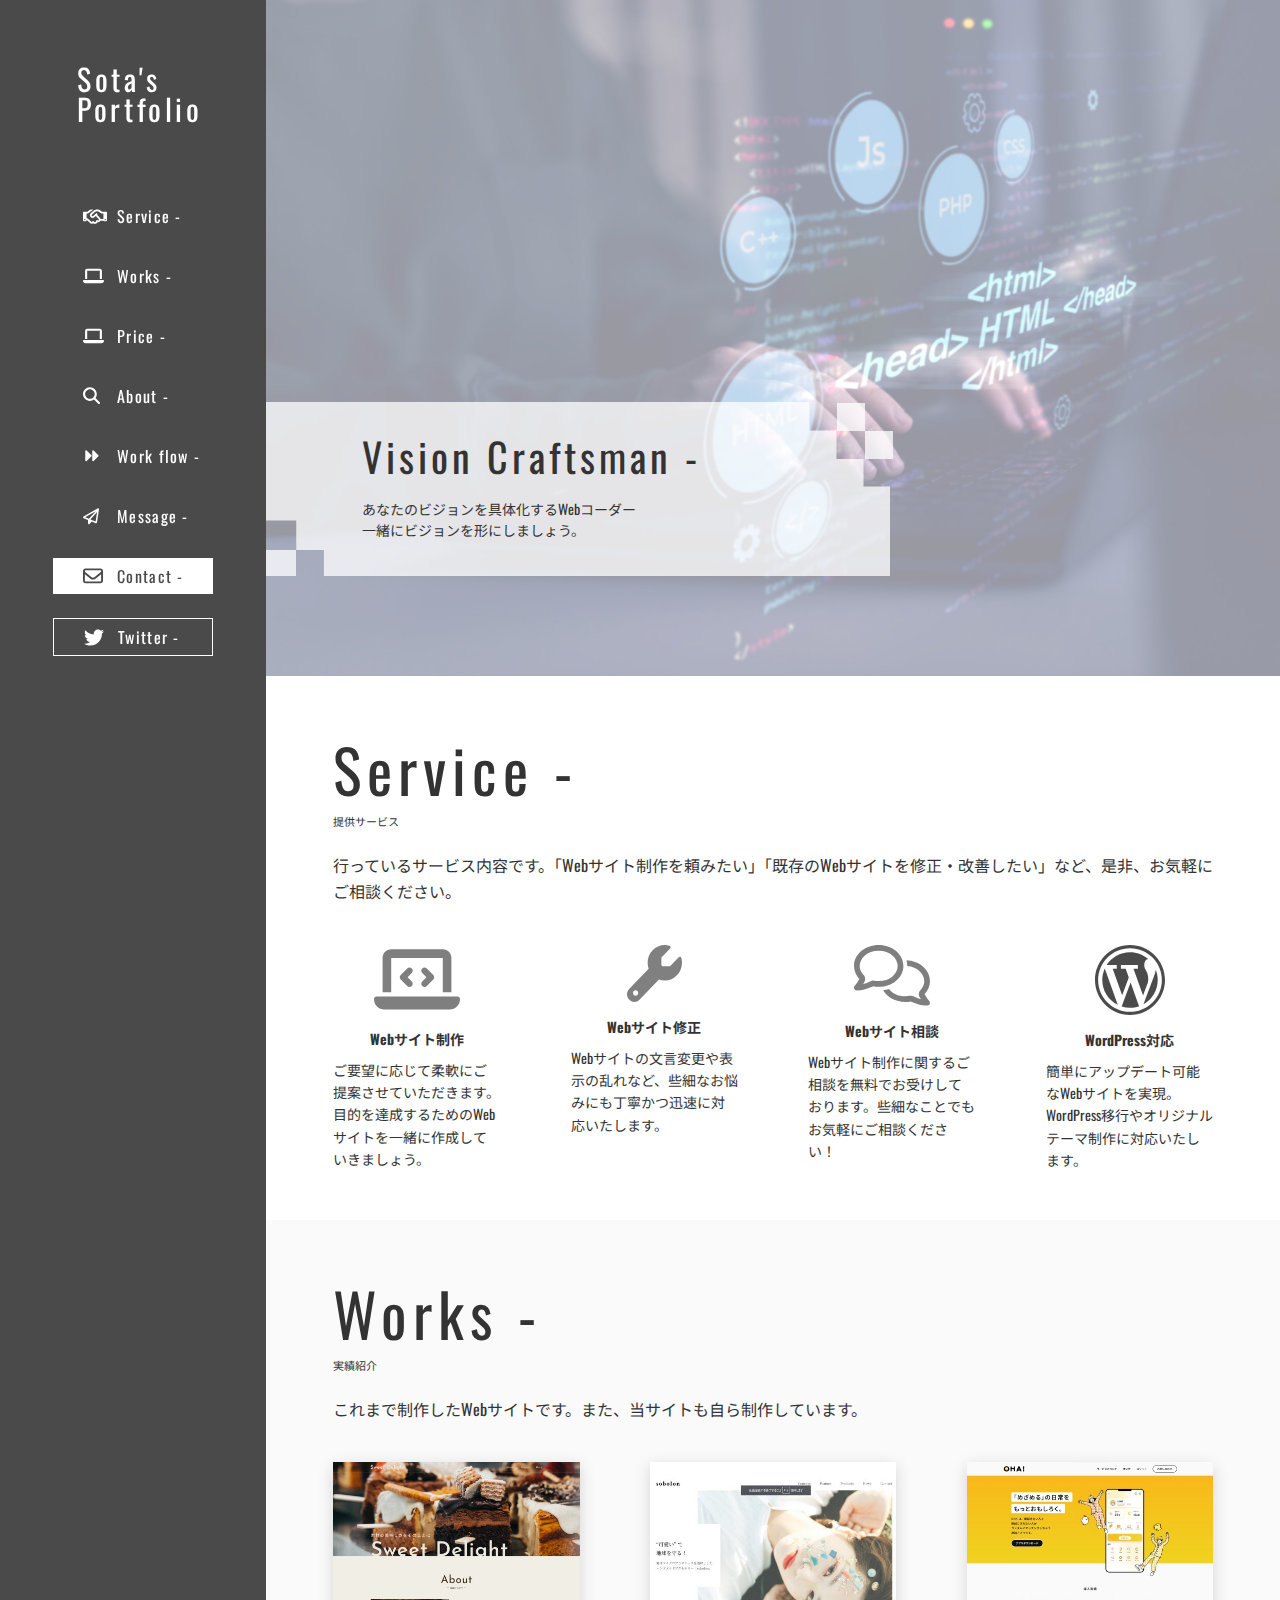
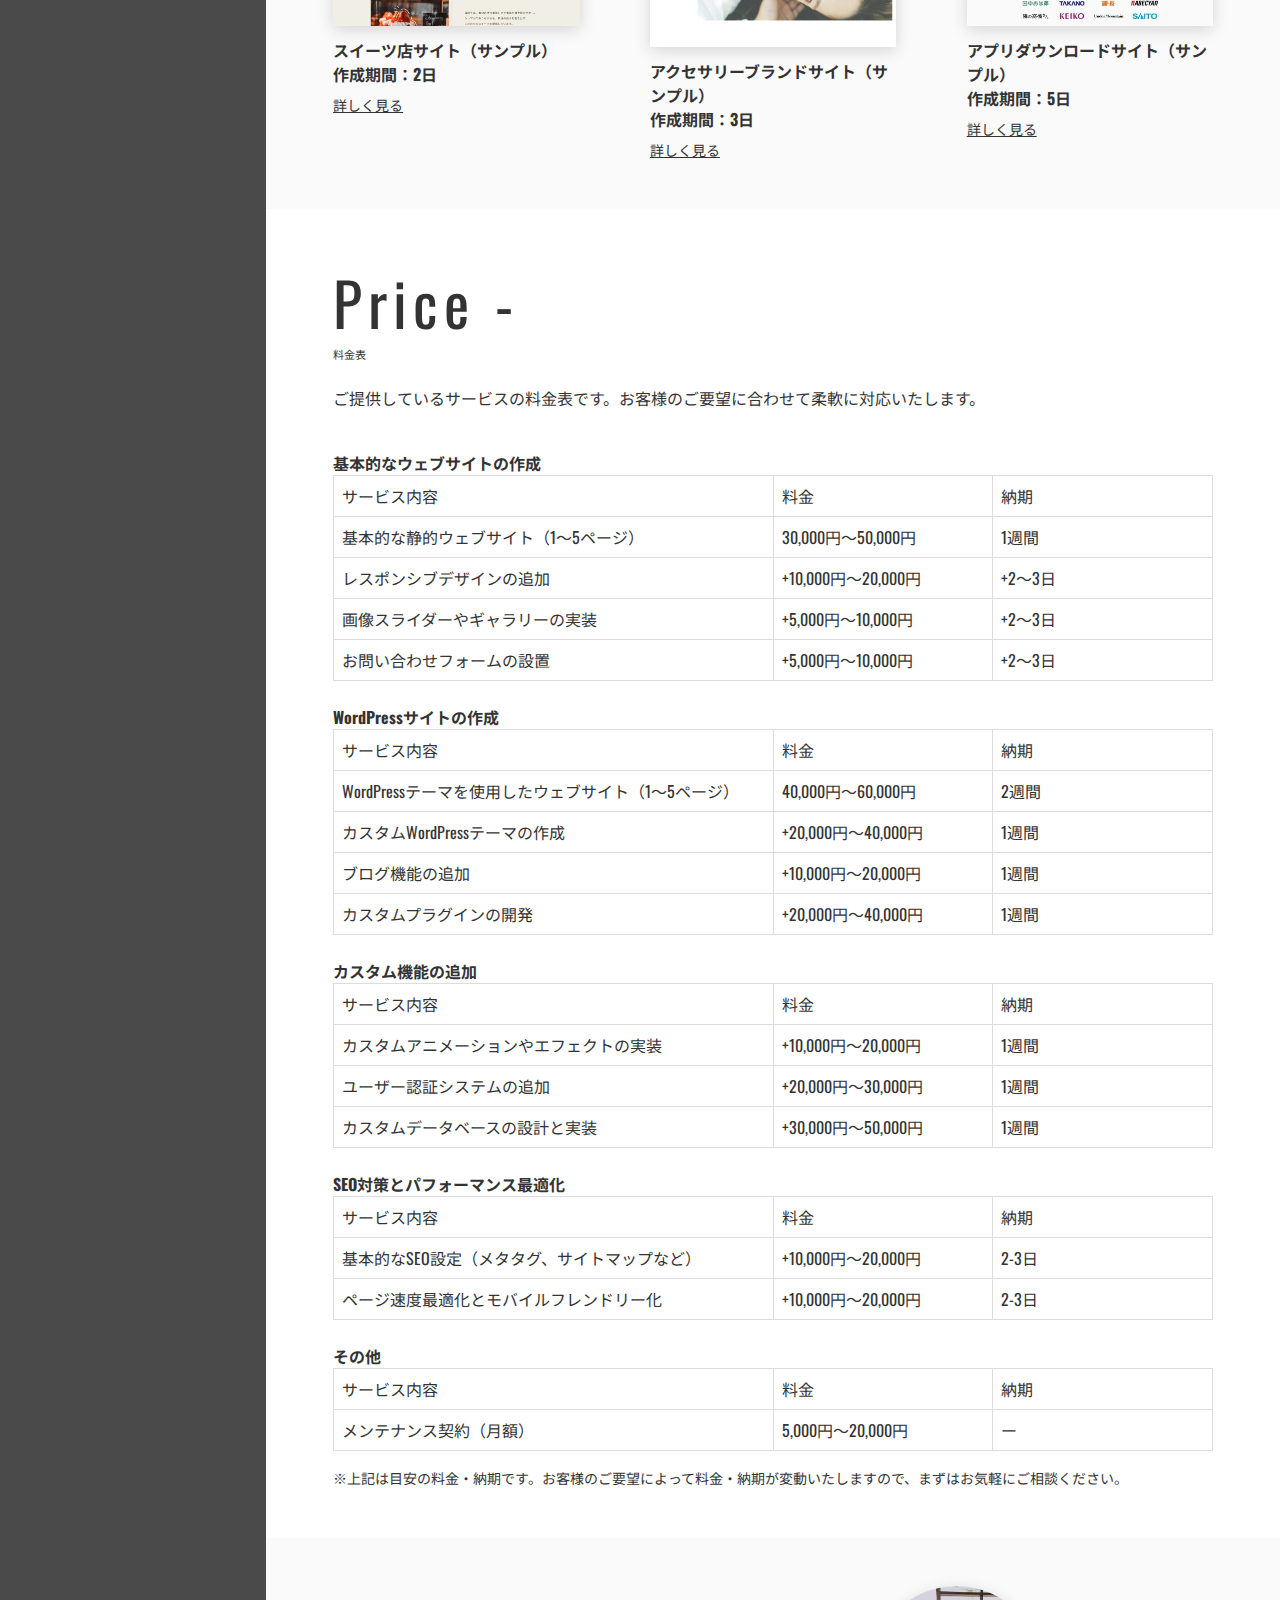
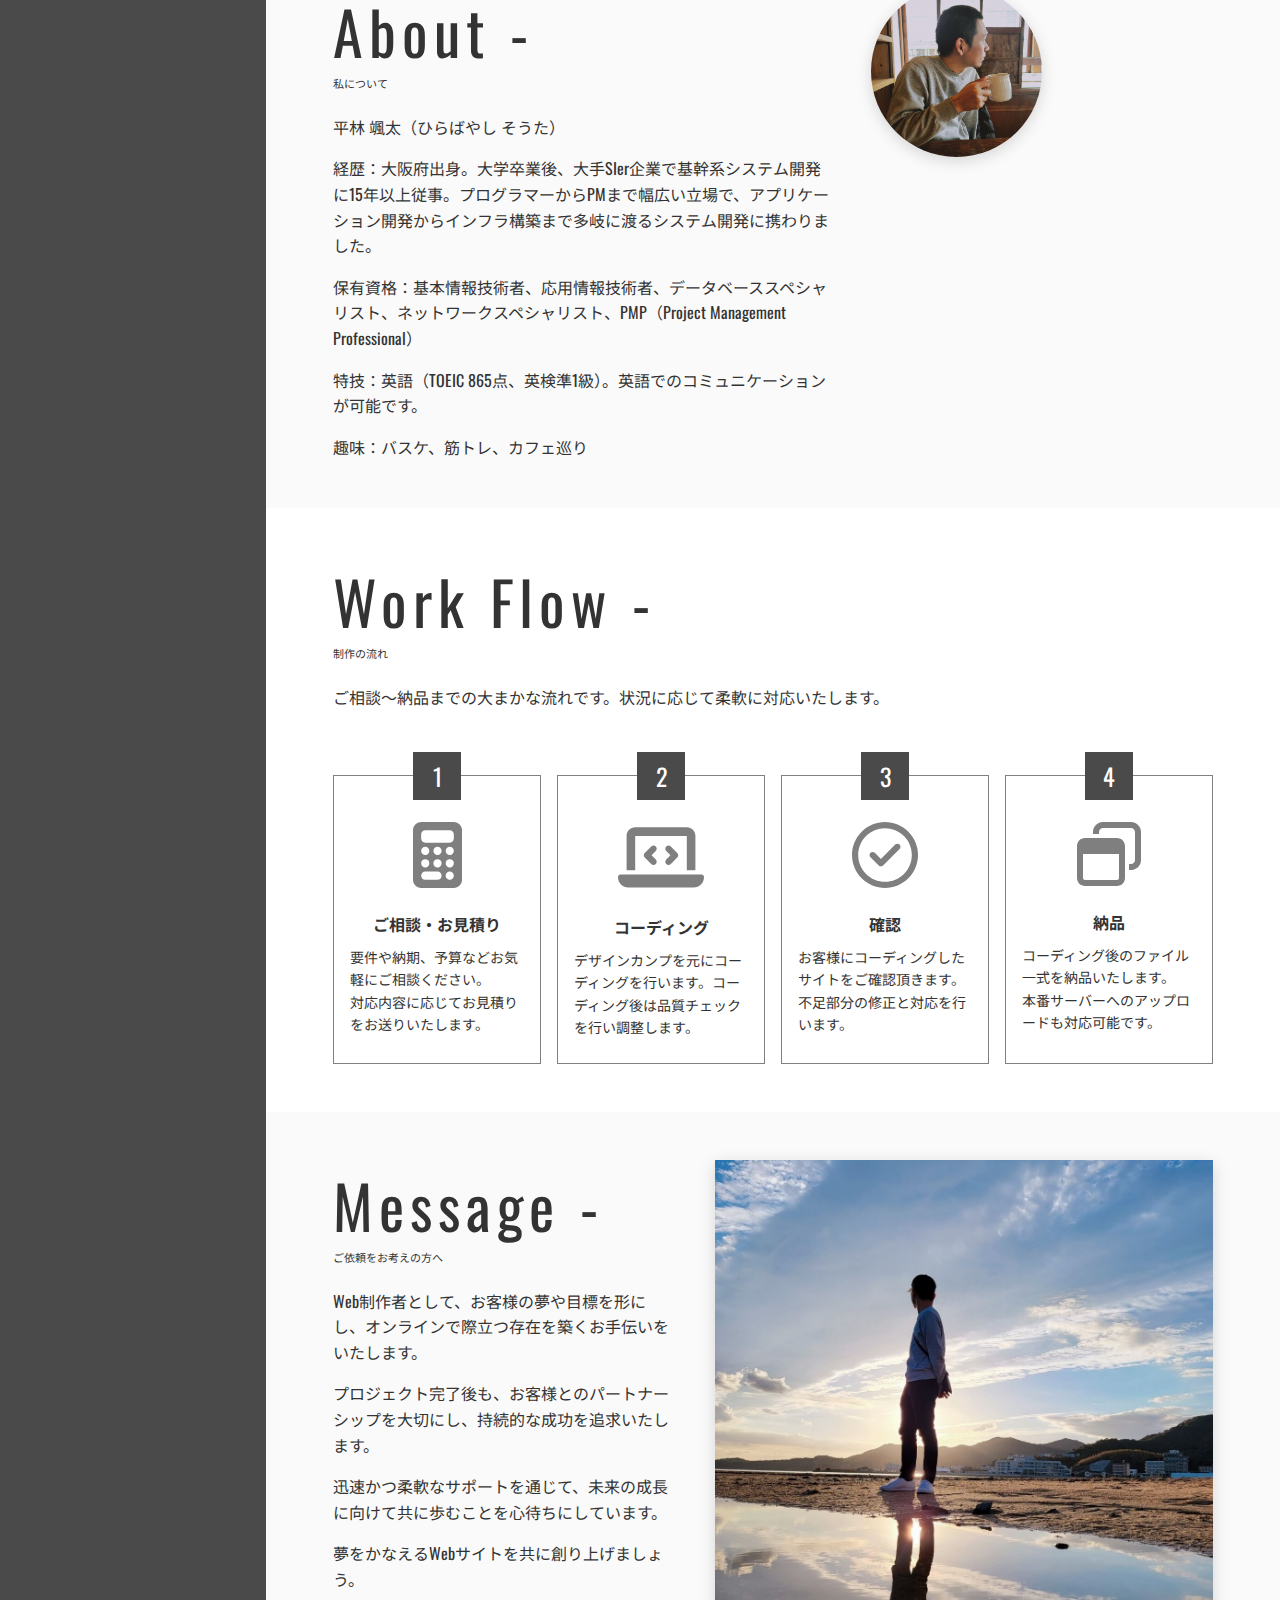
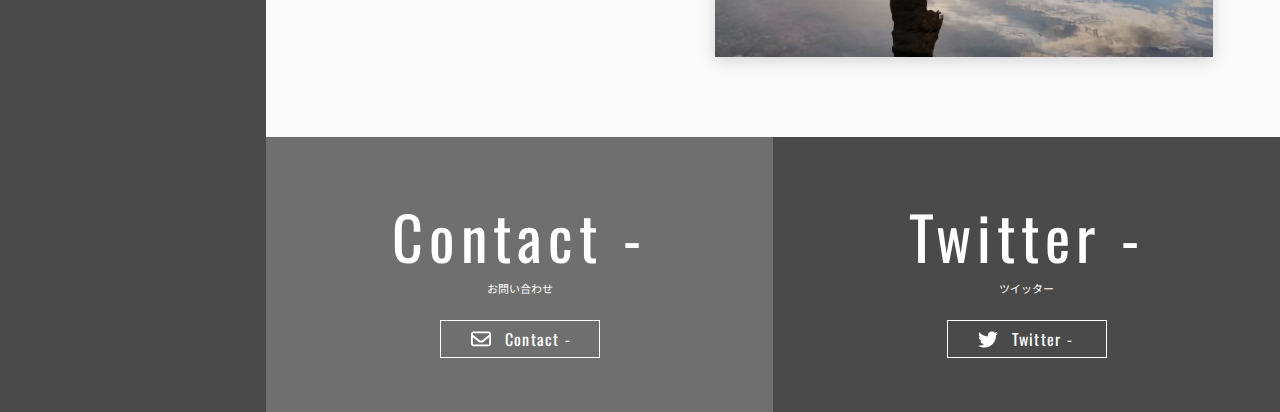
==== commit 5727d158: "画像とサイトの作成期間を変更しました" ====
--- a/index.html
+++ b/index.html
@@ -287,7 +287,7 @@
                     <img src="./img/img_works2.jpg" alt="" />
                   </div>
                   <h3 class="works__item-name">
-                    スイーツ店サイト（サンプル） <br>作成期間：3日
+                    スイーツ店サイト（サンプル） <br>作成期間：2日
                   </h3>
                   <a href="./sweet/index.html" target="_blank" class="works__item-link"
                     >詳しく見る</a
@@ -297,10 +297,9 @@
                   <div class="works__item-img">
                     <img src="./img/img_works1.jpg" alt="" />
                   </div>
-                  <h3 class="works__item-name">ポートフォリオサイト(
-                    サンプル）<br>作成期間：3日
+                  <h3 class="works__item-name">アクセサリーブランドサイト（サンプル）<br>作成期間：3日
                   </h3>
-                  <a href="./portfolio/index.html" target="_blank" class="works__item-link"
+                  <a href="./sobolon/index.html" target="_blank" class="works__item-link"
                     >詳しく見る</a
                   >
                 </li>
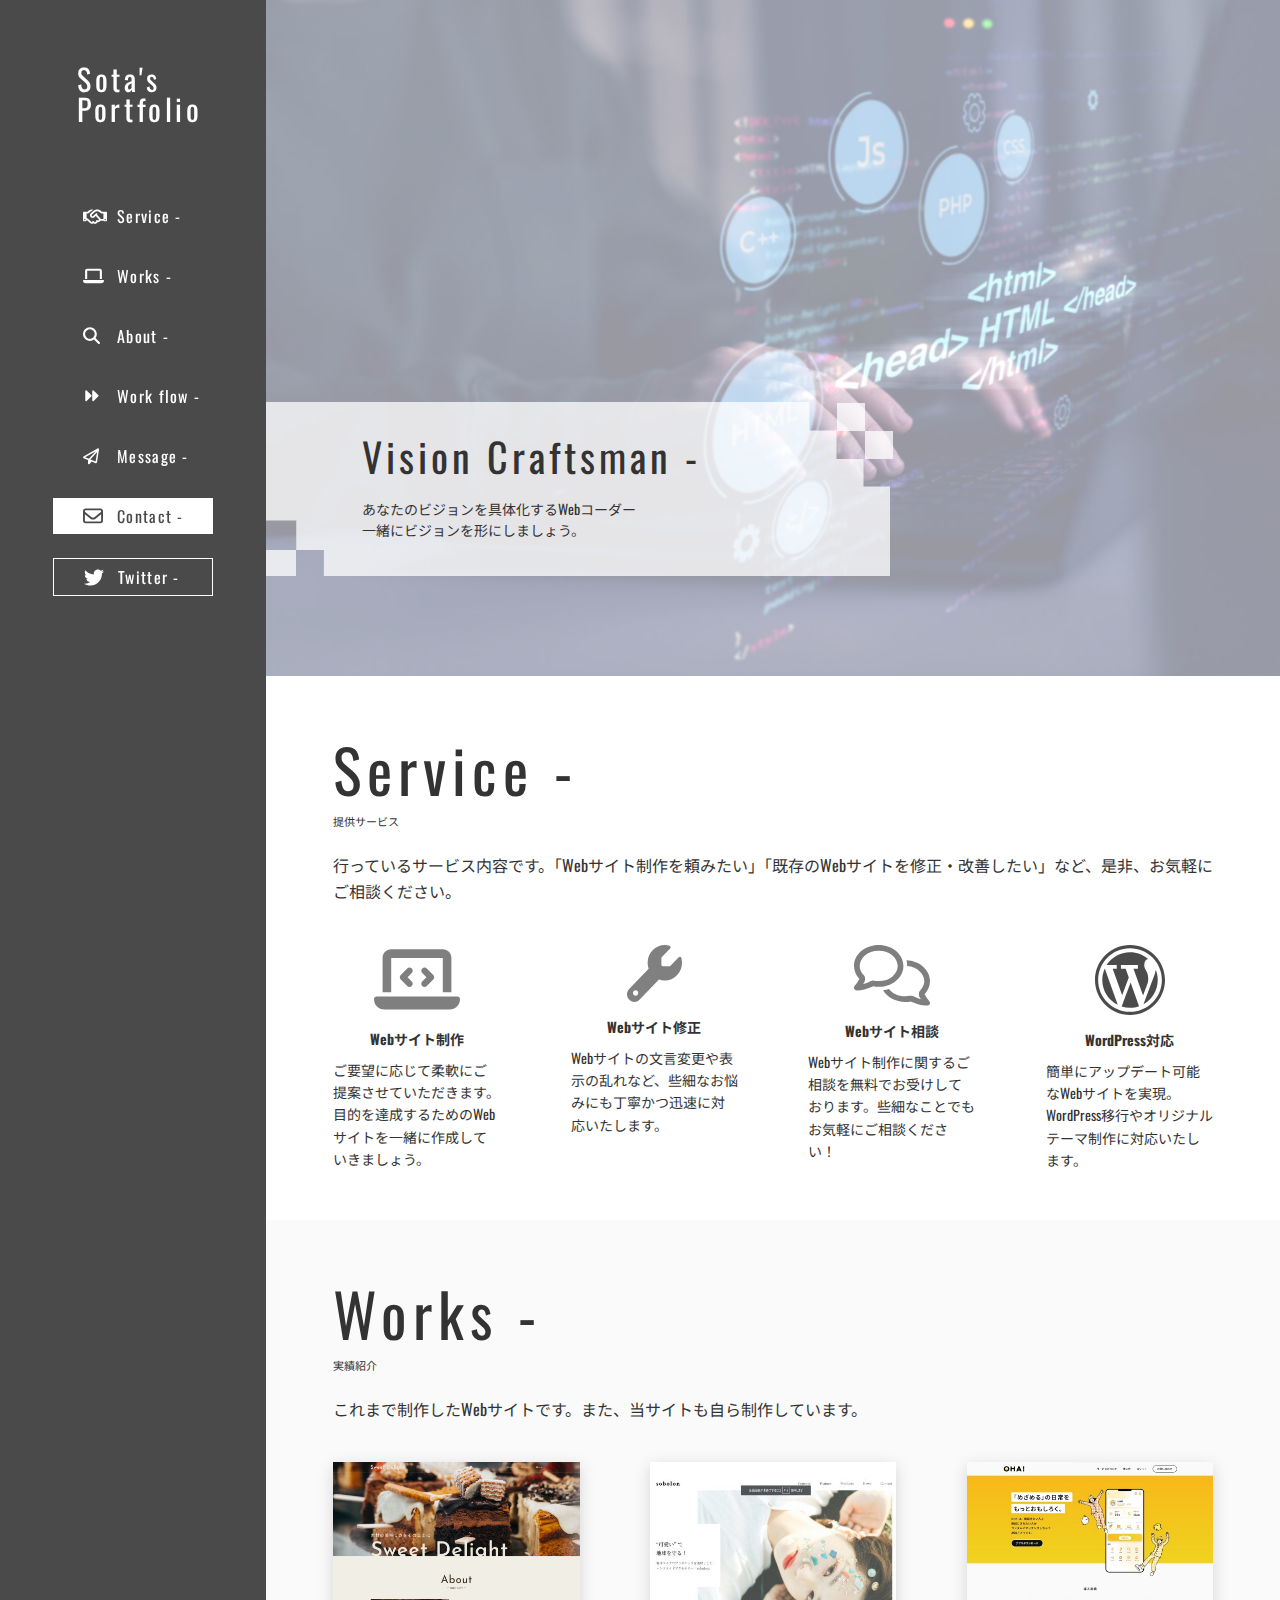
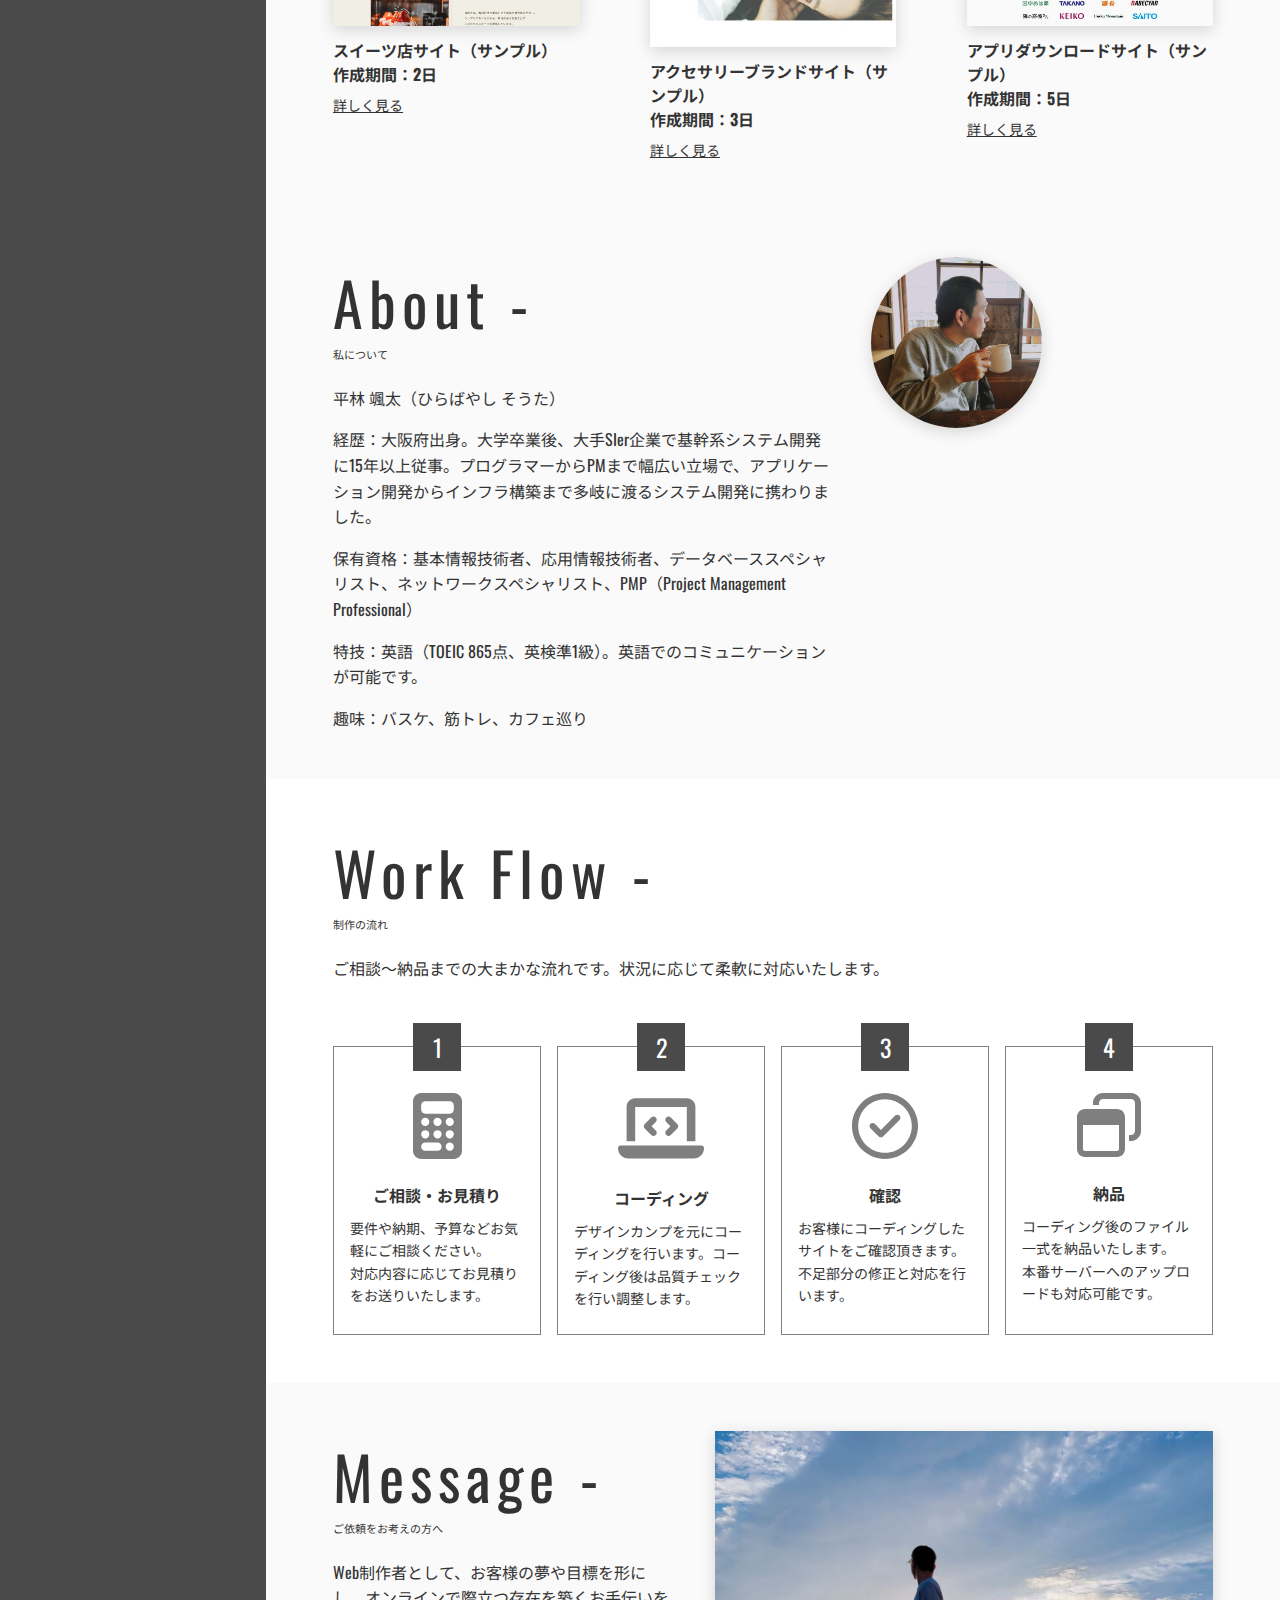
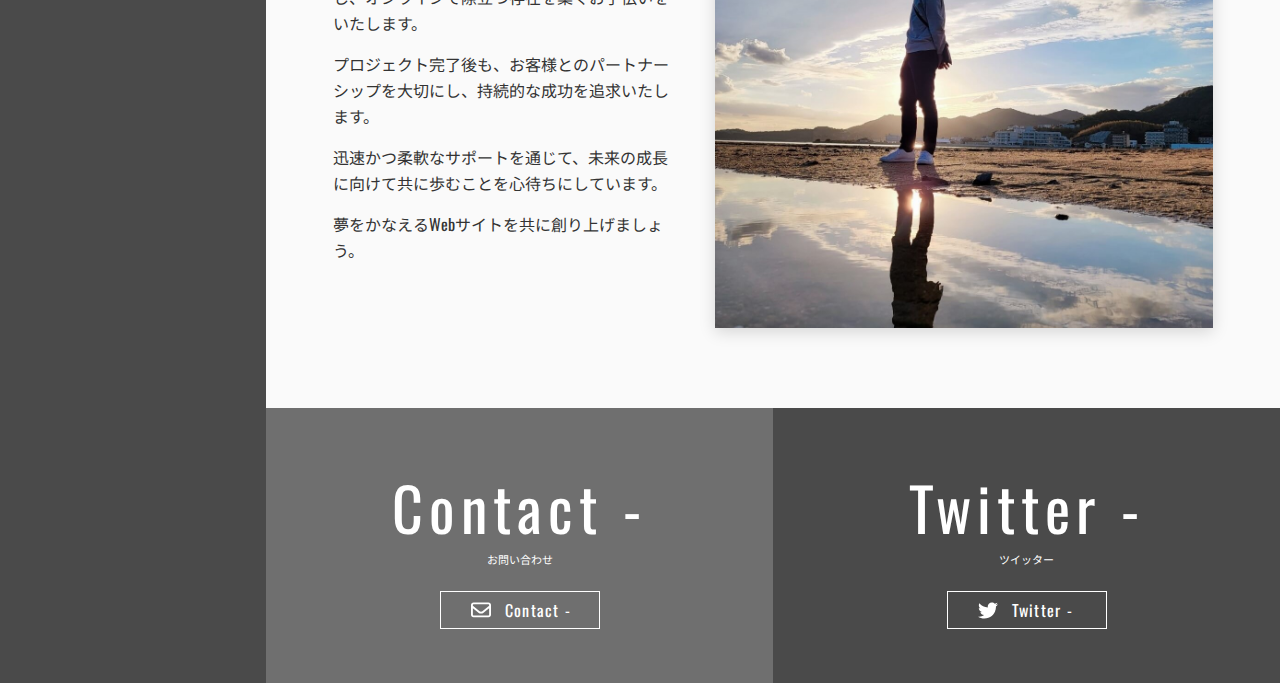
==== commit f248c689: "Add files via upload" ====
--- a/index.html
+++ b/index.html
@@ -33,7 +33,7 @@
           <div class="header__logo">Sota's<br />Portfolio</div>
           <button type="button" id="js-button-drawer" class="header__menu-button">Menu</button>
           <div id="js-drawer" class="header__contents">
-            <nav class="header__nav">
+            <nav id="js-drawer-content" class="header__nav">
               <ul class="header__nav-list">
                 <li class="header__nav-item">
                   <a href="#service" class="header__nav-link button">
@@ -73,26 +73,26 @@
                     <span class="button__text">Works -</span>
                   </a>
                 </li>
-              </li>
-              <li class="header__nav-item">
-                <a href="#price" class="header__nav-link button">
-                  <span class="button__icon">
-                    <svg
-                      width="21"
-                      height="16"
-                      viewBox="0 0 21 16"
-                      fill="none"
-                      xmlns="http://www.w3.org/2000/svg"
-                    >
-                      <path
-                      d="M4.2 0.635498C3.04172 0.635498 2.1 1.57078 2.1 2.72115V11.0638H4.2V2.72115H16.8V11.0638H18.9V2.72115C18.9 1.57078 17.9583 0.635498 16.8 0.635498H4.2ZM0.63 12.1066C0.282187 12.1066 0 12.3868 0 12.7323C0 14.114 1.12875 15.2351 2.52 15.2351H18.48C19.8712 15.2351 21 14.114 21 12.7323C21 12.3868 20.7178 12.1066 20.37 12.1066H0.63Z"
-                      class="button__icon-path"
-                      />
-                    </svg>
-                  </span>
-                  <span class="button__text">Price -</span>
-                </a>
-              </li>
+
+                <!-- <li class="header__nav-item">
+                  <a href="#price" class="header__nav-link button">
+                    <span class="button__icon">
+                      <svg
+                        width="21"
+                        height="16"
+                        viewBox="0 0 21 16"
+                        fill="none"
+                        xmlns="http://www.w3.org/2000/svg"
+                      >
+                        <path
+                        d="M4.2 0.635498C3.04172 0.635498 2.1 1.57078 2.1 2.72115V11.0638H4.2V2.72115H16.8V11.0638H18.9V2.72115C18.9 1.57078 17.9583 0.635498 16.8 0.635498H4.2ZM0.63 12.1066C0.282187 12.1066 0 12.3868 0 12.7323C0 14.114 1.12875 15.2351 2.52 15.2351H18.48C19.8712 15.2351 21 14.114 21 12.7323C21 12.3868 20.7178 12.1066 20.37 12.1066H0.63Z"
+                        class="button__icon-path"
+                        />
+                      </svg>
+                    </span>
+                    <span class="button__text">Price -</span>
+                  </a>
+                </li> -->
 
                 <li class="header__nav-item">
                   <a href="#about" class="header__nav-link button">
@@ -318,7 +318,7 @@
           </div>
         </section>
 
-        <section id="price" class="section price">
+        <!-- <section id="price" class="section price">
           <div class="section__inner">
             <h2 class="section__head">
               <span class="section__head-main">Price -</span>
@@ -449,7 +449,7 @@
               ※上記は目安の料金・納期です。お客様のご要望によって料金・納期が変動いたしますので、まずはお気軽にご相談ください。
             </p>
           </div>
-        </section>
+        </section> -->
 
 
         <section id="about" class="section about">
--- a/css/style.css
+++ b/css/style.css
@@ -1,4 +1,9 @@
 @charset "UTF-8";
+html {
+  scroll-behavior: smooth;
+  scroll-padding-top: 88px;
+}
+
 body {
   font-family: "Oswald", "Noto Sans JP", sans-serif;
   color: #333;
